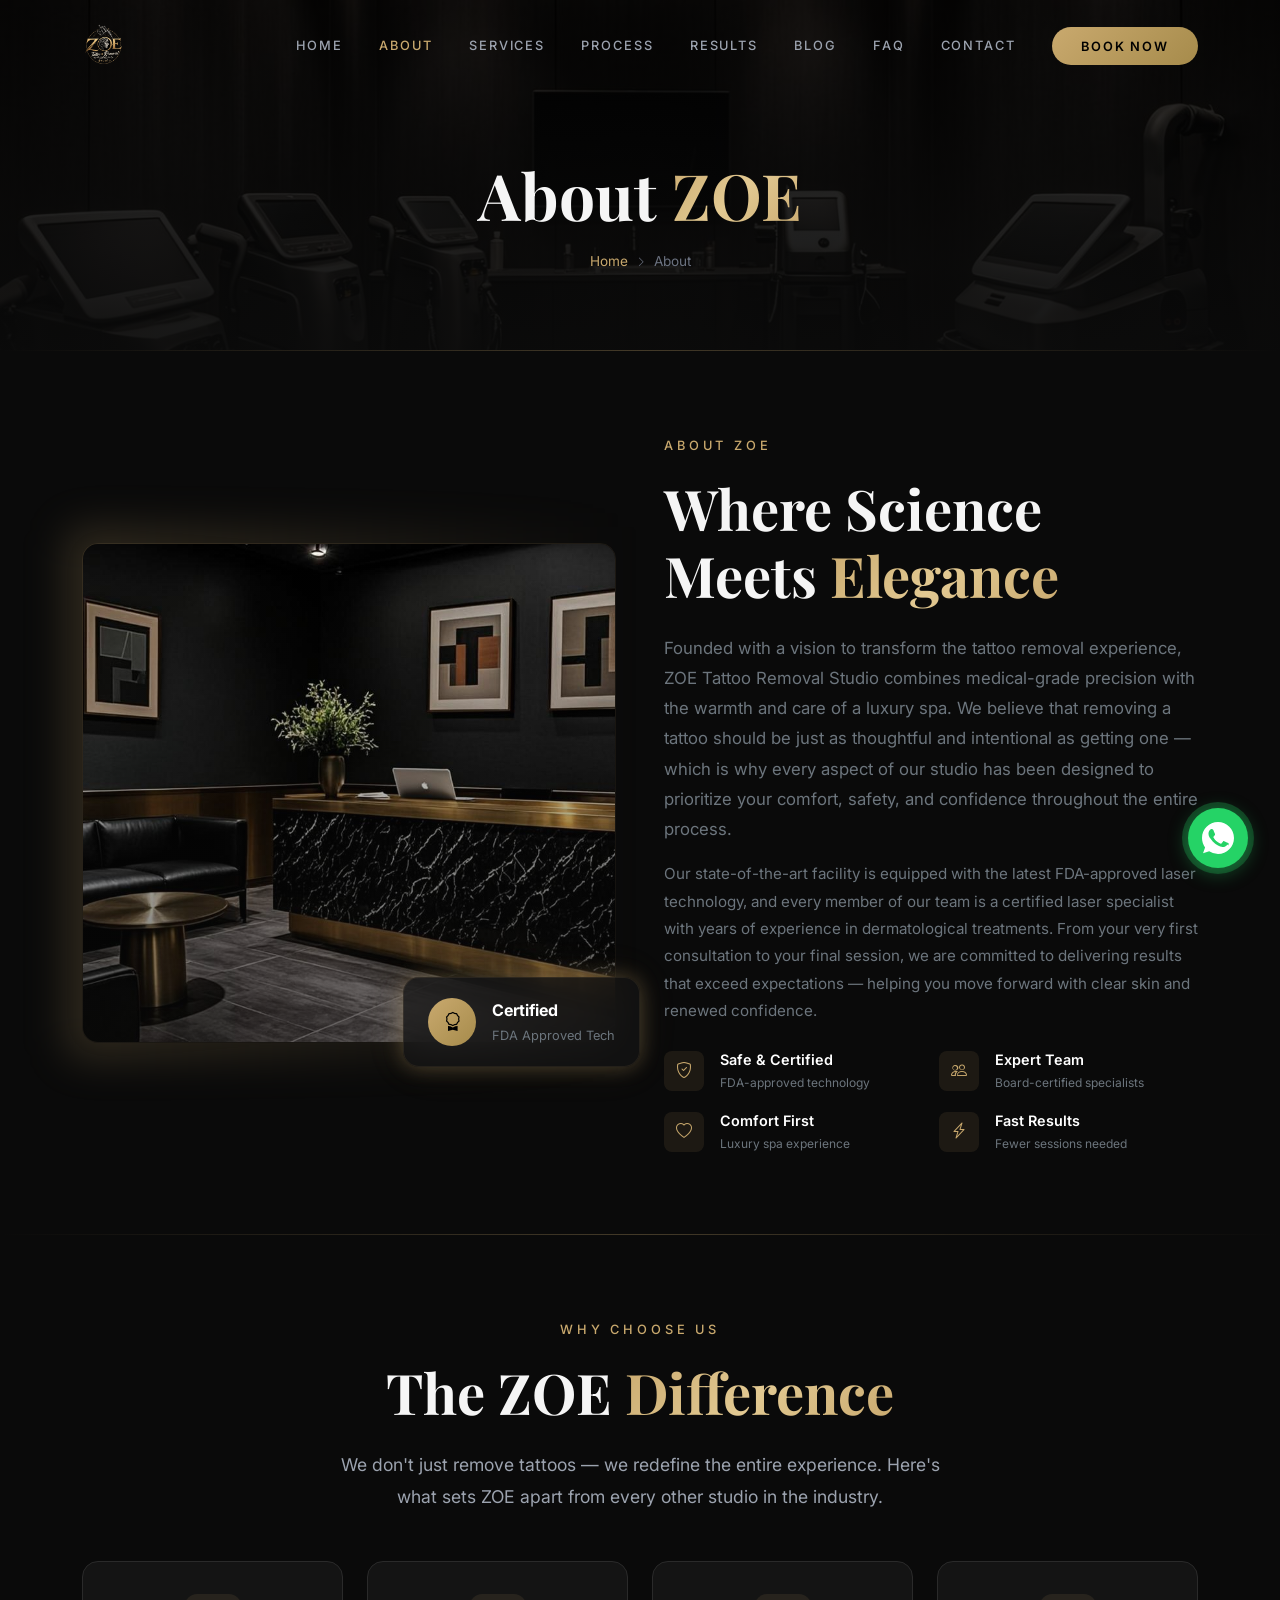
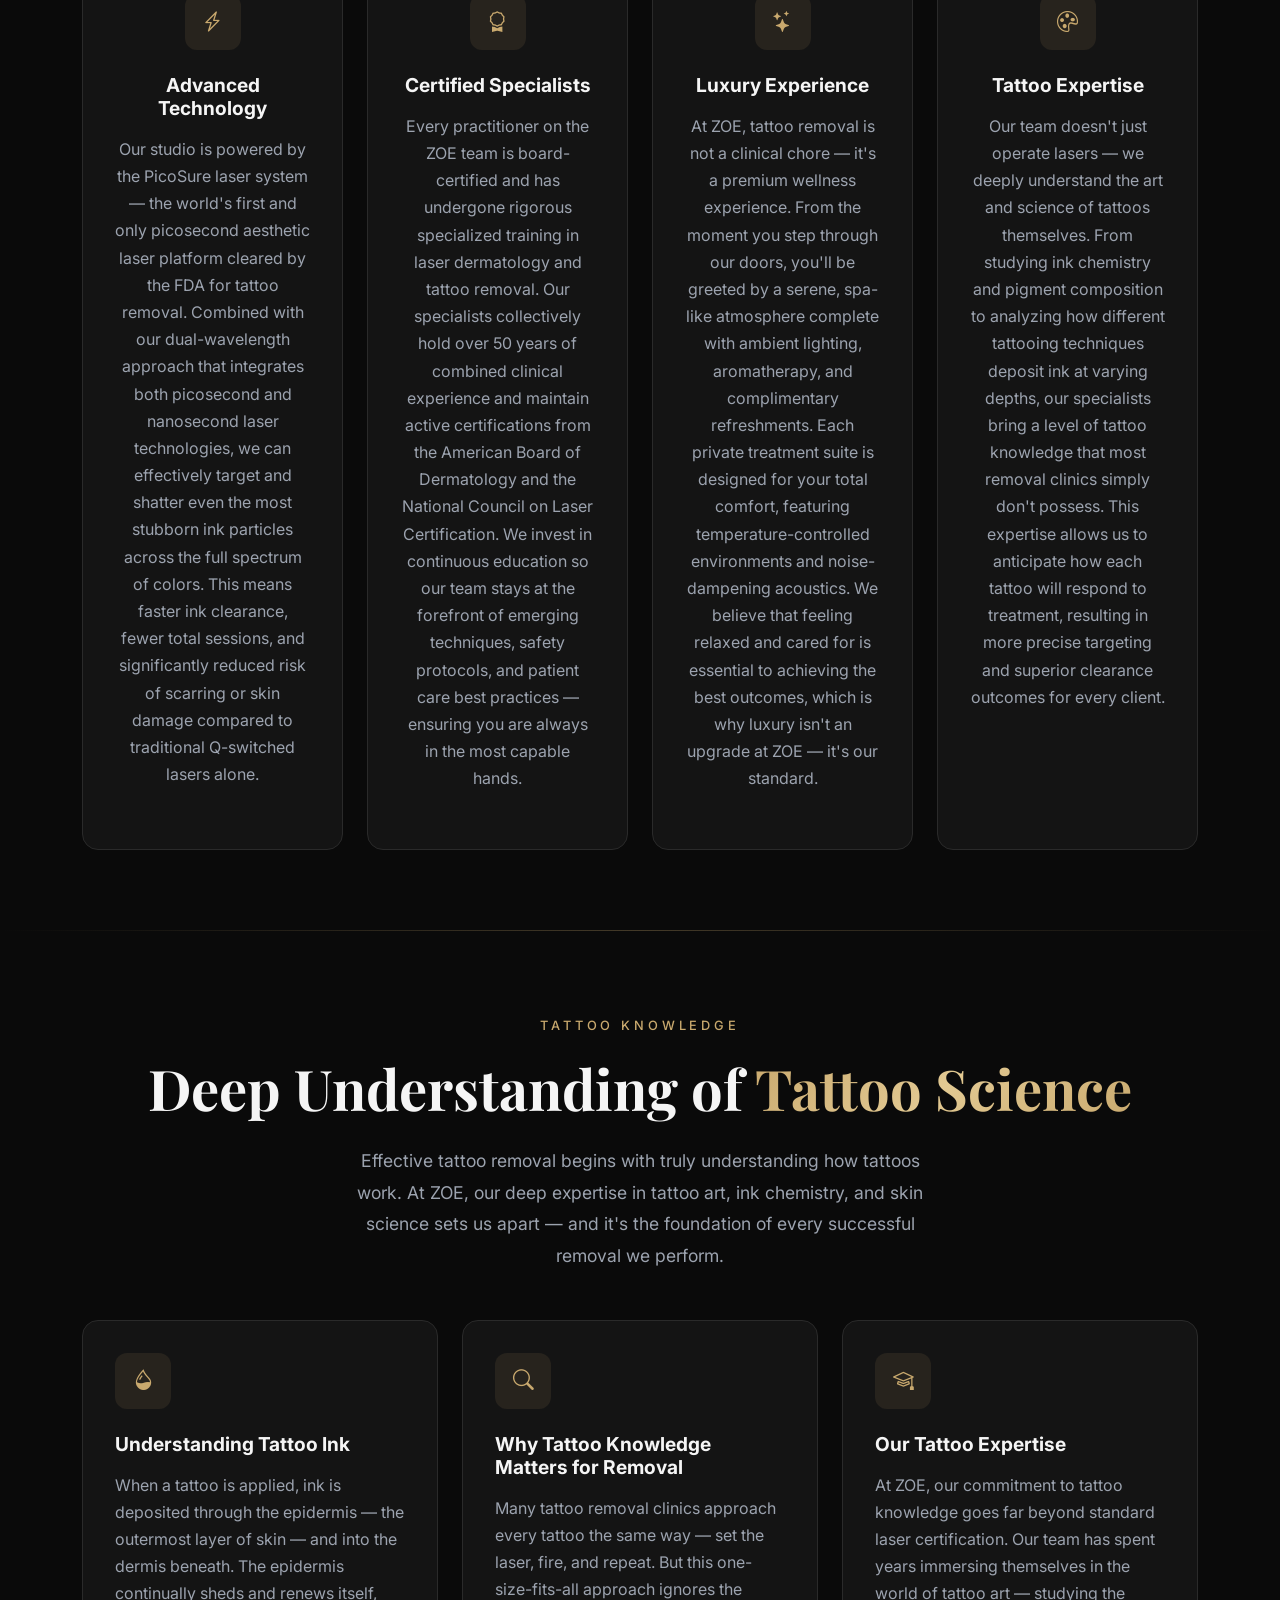
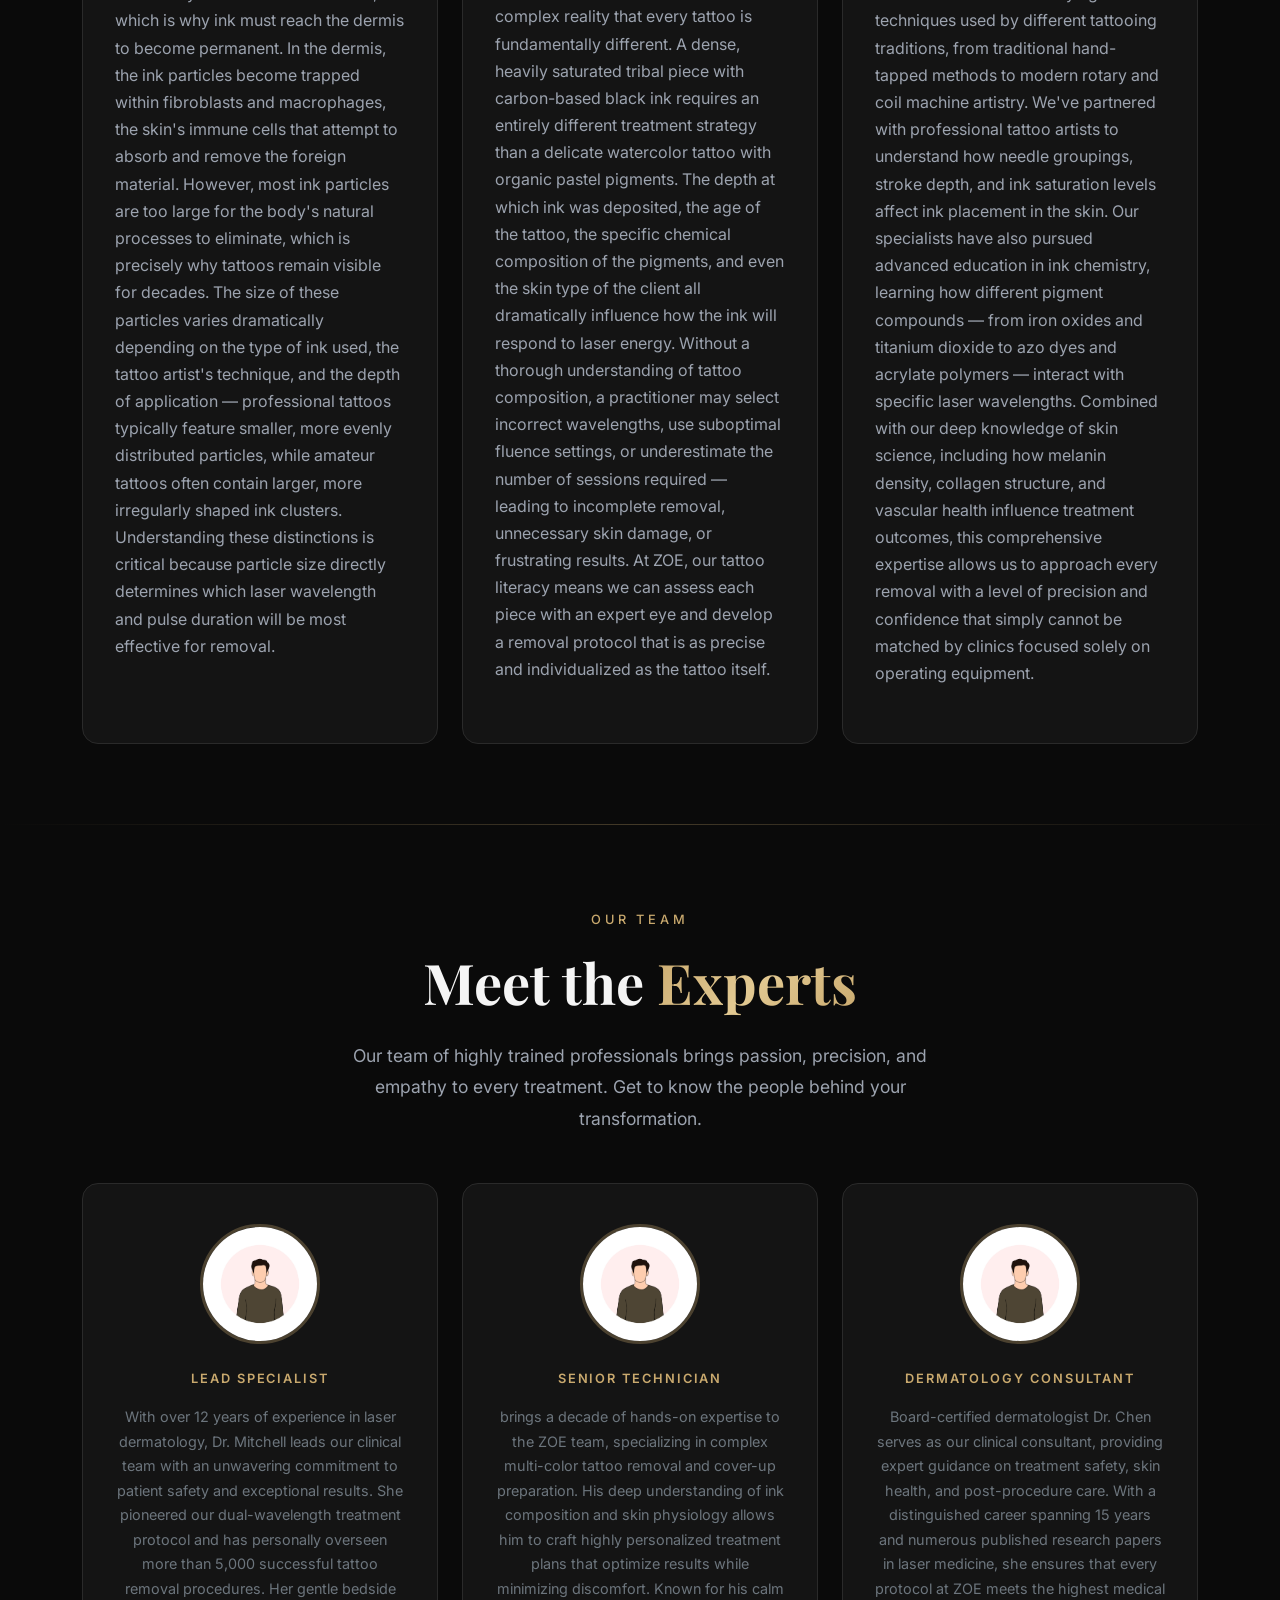
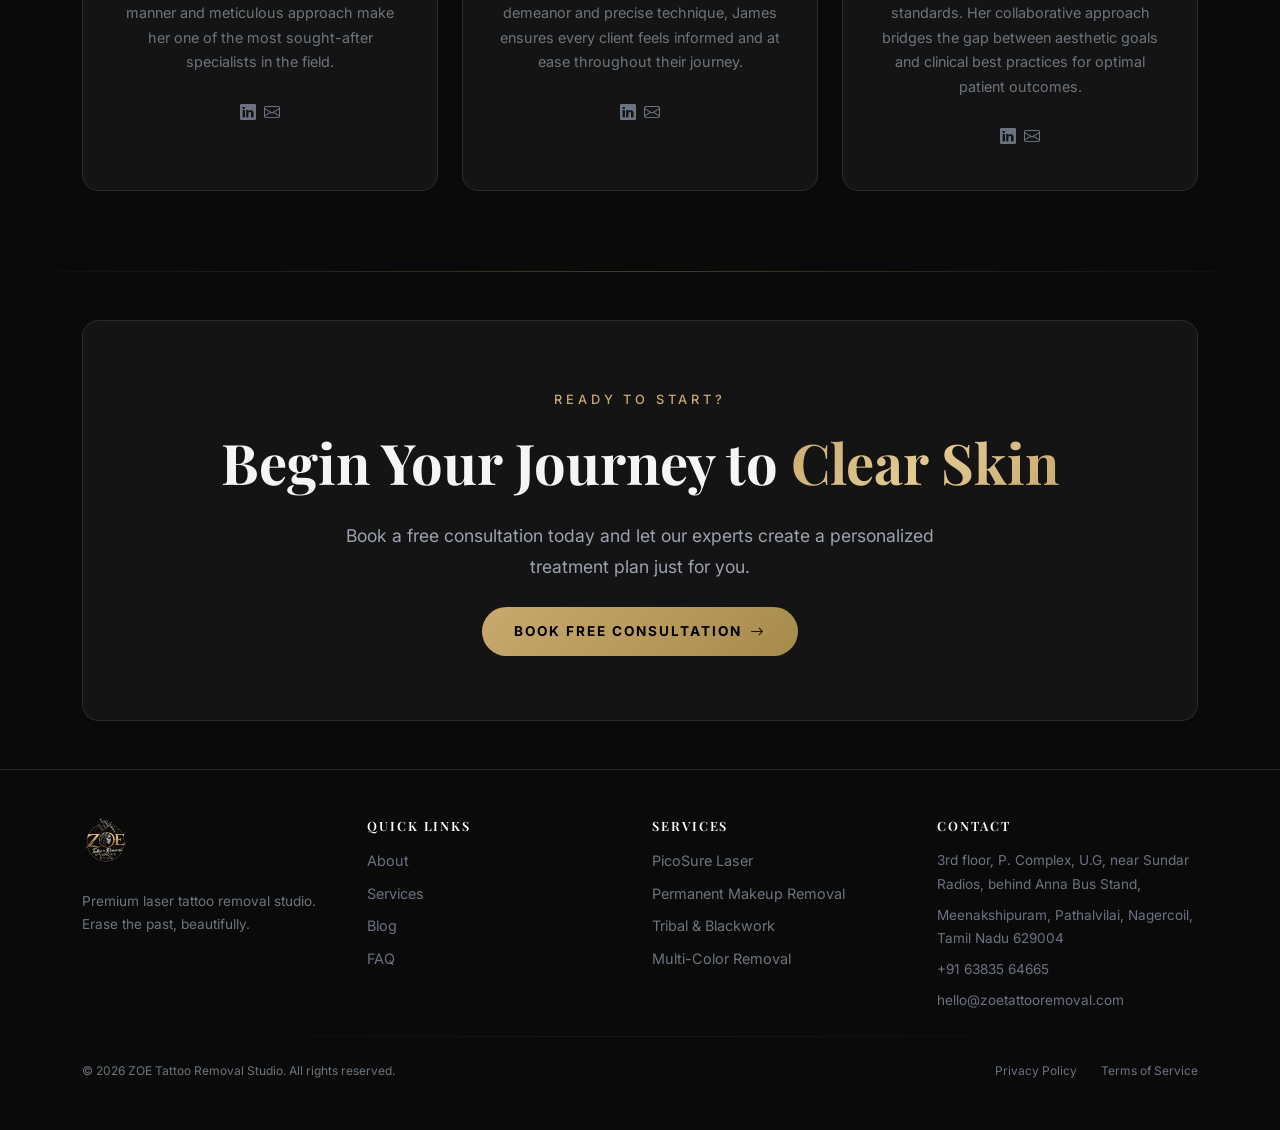
==== about.html @ 63d67d37 "Initial website upload" ====
<!DOCTYPE html>
<html lang="en">
<head>
  <meta charset="UTF-8">
  <meta name="viewport" content="width=device-width, initial-scale=1.0">
  <title>About ZOE Tattoo Removal Studio | Our Story & Team</title>
  <meta name="description" content="Learn about ZOE Tattoo Removal Studio — where science meets elegance. Discover our story, our certified specialists, and why thousands trust us with their tattoo removal journey.">

  <!-- Google Fonts -->
  <link rel="preconnect" href="https://fonts.googleapis.com">
  <link rel="preconnect" href="https://fonts.gstatic.com" crossorigin>
  <link href="https://fonts.googleapis.com/css2?family=Inter:wght@300;400;500;600;700&family=Playfair+Display:wght@400;600;700;800&display=swap" rel="stylesheet">

  <!-- Bootstrap 5 CSS -->
  <link href="https://cdn.jsdelivr.net/npm/bootstrap@5.3.3/dist/css/bootstrap.min.css" rel="stylesheet">

  <!-- Bootstrap Icons -->
  <link href="https://cdn.jsdelivr.net/npm/bootstrap-icons@1.11.3/font/bootstrap-icons.min.css" rel="stylesheet">

  <!-- Custom CSS -->
  <link rel="stylesheet" href="css/style.css">
</head>
<body>

  <!-- ========== NAVBAR ========== -->
  <nav class="navbar navbar-expand-lg navbar-dark fixed-top navbar-zoe scrolled">
    <div class="container">
      <a class="navbar-brand" href="index.html">
        <img src="images\Zoe logo png.png" alt="ZOE Tattoo Removal Studio" class="brand-logo-img">
      </a>
      <button class="navbar-toggler" type="button" data-bs-toggle="collapse" data-bs-target="#navbarNav" aria-controls="navbarNav" aria-expanded="false" aria-label="Toggle navigation">
        <i class="bi bi-list"></i>
      </button>
      <div class="collapse navbar-collapse" id="navbarNav">
        <ul class="navbar-nav ms-auto align-items-center gap-1">
          <li class="nav-item"><a class="nav-link" href="index.html">Home</a></li>
          <li class="nav-item"><a class="nav-link active" href="about.html">About</a></li>
          <li class="nav-item"><a class="nav-link" href="services.html">Services</a></li>
          <li class="nav-item"><a class="nav-link" href="process.html">Process</a></li>
          <li class="nav-item"><a class="nav-link" href="results.html">Results</a></li>
          <li class="nav-item"><a class="nav-link" href="blogs.html">Blog</a></li>
          <li class="nav-item"><a class="nav-link" href="faq.html">FAQ</a></li>
          <li class="nav-item"><a class="nav-link" href="contact.html">Contact</a></li>
          <li class="nav-item ms-lg-3">
            <a class="btn btn-book" href="contact.html">Book Now</a>
          </li>
        </ul>
      </div>
    </div>
  </nav>

  <!-- ========== PAGE BANNER ========== -->
  <section class="page-banner">
    <div class="page-banner-bg"></div>
    <div class="page-banner-overlay"></div>
    <div class="page-banner-content fade-in-up">
      <h1 class="page-banner-title">About <span class="gold-gradient-text">ZOE</span></h1>
      <div class="page-banner-breadcrumb">
        <a href="index.html">Home</a>
        <span><i class="bi bi-chevron-right" style="font-size:0.65rem;"></i></span>
        <span>About</span>
      </div>
    </div>
  </section>

  <!-- ========== ABOUT SECTION ========== -->
  <hr class="section-divider">
  <section class="py-5" style="padding-top:5rem!important; padding-bottom:5rem!important;">
    <div class="container">
      <div class="row align-items-center g-5">
        <!-- Left: Image -->
        <div class="col-lg-6 fade-in-up">
          <div class="about-img-wrapper">
            <img src="images/about-studio.png" alt="ZOE Studio Interior — Where Science Meets Elegance">
            <div class="about-img-overlay"></div>
            <div class="about-badge d-flex align-items-center gap-3">
              <div class="brand-logo" style="width:48px;height:48px;font-size:1.2rem;">
                <i class="bi bi-award"></i>
              </div>
              <div>
                <div class="text-white fw-bold" style="font-size:1rem;">Certified</div>
                <div class="text-secondary" style="font-size:0.8rem;">FDA Approved Tech</div>
              </div>
            </div>
          </div>
        </div>
        <!-- Right: Content -->
        <div class="col-lg-6 fade-in-up">
          <span class="section-label">About ZOE</span>
          <h2 class="section-title">Where Science Meets <span class="gold-gradient-text">Elegance</span></h2>
          <p class="text-secondary mb-3" style="font-size:1.05rem; line-height:1.8;">
            Founded with a vision to transform the tattoo removal experience, ZOE Tattoo Removal Studio combines medical-grade precision with the warmth and care of a luxury spa. We believe that removing a tattoo should be just as thoughtful and intentional as getting one — which is why every aspect of our studio has been designed to prioritize your comfort, safety, and confidence throughout the entire process.
          </p>
          <p class="text-secondary mb-4" style="font-size:0.95rem; line-height:1.8;">
            Our state-of-the-art facility is equipped with the latest FDA-approved laser technology, and every member of our team is a certified laser specialist with years of experience in dermatological treatments. From your very first consultation to your final session, we are committed to delivering results that exceed expectations — helping you move forward with clear skin and renewed confidence.
          </p>

          <!-- 2x2 Feature Grid -->
          <div class="row g-3">
            <div class="col-6">
              <div class="d-flex align-items-center gap-3">
                <div class="about-feature-icon">
                  <i class="bi bi-shield-check"></i>
                </div>
                <div>
                  <div class="text-white fw-semibold" style="font-size:0.9rem;">Safe & Certified</div>
                  <div class="text-secondary" style="font-size:0.75rem;">FDA-approved technology</div>
                </div>
              </div>
            </div>
            <div class="col-6">
              <div class="d-flex align-items-center gap-3">
                <div class="about-feature-icon">
                  <i class="bi bi-people"></i>
                </div>
                <div>
                  <div class="text-white fw-semibold" style="font-size:0.9rem;">Expert Team</div>
                  <div class="text-secondary" style="font-size:0.75rem;">Board-certified specialists</div>
                </div>
              </div>
            </div>
            <div class="col-6">
              <div class="d-flex align-items-center gap-3">
                <div class="about-feature-icon">
                  <i class="bi bi-heart"></i>
                </div>
                <div>
                  <div class="text-white fw-semibold" style="font-size:0.9rem;">Comfort First</div>
                  <div class="text-secondary" style="font-size:0.75rem;">Luxury spa experience</div>
                </div>
              </div>
            </div>
            <div class="col-6">
              <div class="d-flex align-items-center gap-3">
                <div class="about-feature-icon">
                  <i class="bi bi-lightning-charge"></i>
                </div>
                <div>
                  <div class="text-white fw-semibold" style="font-size:0.9rem;">Fast Results</div>
                  <div class="text-secondary" style="font-size:0.75rem;">Fewer sessions needed</div>
                </div>
              </div>
            </div>
          </div>
        </div>
      </div>
    </div>
  </section>

  <!-- ========== WHY CHOOSE ZOE ========== -->
  <hr class="section-divider">
  <section class="py-5" style="padding-top:5rem!important; padding-bottom:5rem!important;">
    <div class="container">
      <div class="text-center mb-5 fade-in-up">
        <span class="section-label">Why Choose Us</span>
        <h2 class="section-title">The ZOE <span class="gold-gradient-text">Difference</span></h2>
        <p class="section-subtitle">We don't just remove tattoos — we redefine the entire experience. Here's what sets ZOE apart from every other studio in the industry.</p>
      </div>
      <div class="row g-4">
        <!-- Card 1: Advanced Technology -->
        <div class="col-md-6 col-lg-3 fade-in-up">
          <div class="service-card text-center h-100">
            <div class="service-card-icon mx-auto">
              <i class="bi bi-lightning-charge" style="font-size:1.3rem;"></i>
            </div>
            <h3>Advanced Technology</h3>
            <p>Our studio is powered by the PicoSure laser system — the world's first and only picosecond aesthetic laser platform cleared by the FDA for tattoo removal. Combined with our dual-wavelength approach that integrates both picosecond and nanosecond laser technologies, we can effectively target and shatter even the most stubborn ink particles across the full spectrum of colors. This means faster ink clearance, fewer total sessions, and significantly reduced risk of scarring or skin damage compared to traditional Q-switched lasers alone.</p>
          </div>
        </div>
        <!-- Card 2: Certified Specialists -->
        <div class="col-md-6 col-lg-3 fade-in-up">
          <div class="service-card text-center h-100">
            <div class="service-card-icon mx-auto">
              <i class="bi bi-award" style="font-size:1.3rem;"></i>
            </div>
            <h3>Certified Specialists</h3>
            <p>Every practitioner on the ZOE team is board-certified and has undergone rigorous specialized training in laser dermatology and tattoo removal. Our specialists collectively hold over 50 years of combined clinical experience and maintain active certifications from the American Board of Dermatology and the National Council on Laser Certification. We invest in continuous education so our team stays at the forefront of emerging techniques, safety protocols, and patient care best practices — ensuring you are always in the most capable hands.</p>
          </div>
        </div>
        <!-- Card 3: Luxury Experience -->
        <div class="col-md-6 col-lg-3 fade-in-up">
          <div class="service-card text-center h-100">
            <div class="service-card-icon mx-auto">
              <i class="bi bi-stars" style="font-size:1.3rem;"></i>
            </div>
            <h3>Luxury Experience</h3>
            <p>At ZOE, tattoo removal is not a clinical chore — it's a premium wellness experience. From the moment you step through our doors, you'll be greeted by a serene, spa-like atmosphere complete with ambient lighting, aromatherapy, and complimentary refreshments. Each private treatment suite is designed for your total comfort, featuring temperature-controlled environments and noise-dampening acoustics. We believe that feeling relaxed and cared for is essential to achieving the best outcomes, which is why luxury isn't an upgrade at ZOE — it's our standard.</p>
          </div>
        </div>
        <!-- Card 4: Tattoo Expertise -->
        <div class="col-md-6 col-lg-3 fade-in-up">
          <div class="service-card text-center h-100">
            <div class="service-card-icon mx-auto">
              <i class="bi bi-palette" style="font-size:1.3rem;"></i>
            </div>
            <h3>Tattoo Expertise</h3>
            <p>Our team doesn't just operate lasers — we deeply understand the art and science of tattoos themselves. From studying ink chemistry and pigment composition to analyzing how different tattooing techniques deposit ink at varying depths, our specialists bring a level of tattoo knowledge that most removal clinics simply don't possess. This expertise allows us to anticipate how each tattoo will respond to treatment, resulting in more precise targeting and superior clearance outcomes for every client.</p>
          </div>
        </div>
      </div>
    </div>
  </section>

  <!-- ========== TATTOO KNOWLEDGE SECTION ========== -->
  <hr class="section-divider">
  <section class="py-5" style="padding-top:5rem!important; padding-bottom:5rem!important;">
    <div class="container">
      <div class="text-center mb-5 fade-in-up">
        <span class="section-label">Tattoo Knowledge</span>
        <h2 class="section-title">Deep Understanding of <span class="gold-gradient-text">Tattoo Science</span></h2>
        <p class="section-subtitle">Effective tattoo removal begins with truly understanding how tattoos work. At ZOE, our deep expertise in tattoo art, ink chemistry, and skin science sets us apart — and it's the foundation of every successful removal we perform.</p>
      </div>
      <div class="row g-4">
        <!-- Card 1: Understanding Tattoo Ink -->
        <div class="col-md-6 col-lg-4 fade-in-up">
          <div class="service-card h-100" style="text-align:left;">
            <div class="service-card-icon">
              <i class="bi bi-droplet-half" style="font-size:1.3rem;"></i>
            </div>
            <h3>Understanding Tattoo Ink</h3>
            <p>When a tattoo is applied, ink is deposited through the epidermis — the outermost layer of skin — and into the dermis beneath. The epidermis continually sheds and renews itself, which is why ink must reach the dermis to become permanent. In the dermis, the ink particles become trapped within fibroblasts and macrophages, the skin's immune cells that attempt to absorb and remove the foreign material. However, most ink particles are too large for the body's natural processes to eliminate, which is precisely why tattoos remain visible for decades. The size of these particles varies dramatically depending on the type of ink used, the tattoo artist's technique, and the depth of application — professional tattoos typically feature smaller, more evenly distributed particles, while amateur tattoos often contain larger, more irregularly shaped ink clusters. Understanding these distinctions is critical because particle size directly determines which laser wavelength and pulse duration will be most effective for removal.</p>
          </div>
        </div>
        <!-- Card 2: Why Tattoo Knowledge Matters for Removal -->
        <div class="col-md-6 col-lg-4 fade-in-up">
          <div class="service-card h-100" style="text-align:left;">
            <div class="service-card-icon">
              <i class="bi bi-search" style="font-size:1.3rem;"></i>
            </div>
            <h3>Why Tattoo Knowledge Matters for Removal</h3>
            <p>Many tattoo removal clinics approach every tattoo the same way — set the laser, fire, and repeat. But this one-size-fits-all approach ignores the complex reality that every tattoo is fundamentally different. A dense, heavily saturated tribal piece with carbon-based black ink requires an entirely different treatment strategy than a delicate watercolor tattoo with organic pastel pigments. The depth at which ink was deposited, the age of the tattoo, the specific chemical composition of the pigments, and even the skin type of the client all dramatically influence how the ink will respond to laser energy. Without a thorough understanding of tattoo composition, a practitioner may select incorrect wavelengths, use suboptimal fluence settings, or underestimate the number of sessions required — leading to incomplete removal, unnecessary skin damage, or frustrating results. At ZOE, our tattoo literacy means we can assess each piece with an expert eye and develop a removal protocol that is as precise and individualized as the tattoo itself.</p>
          </div>
        </div>
        <!-- Card 3: Our Tattoo Expertise -->
        <div class="col-md-6 col-lg-4 fade-in-up">
          <div class="service-card h-100" style="text-align:left;">
            <div class="service-card-icon">
              <i class="bi bi-mortarboard" style="font-size:1.3rem;"></i>
            </div>
            <h3>Our Tattoo Expertise</h3>
            <p>At ZOE, our commitment to tattoo knowledge goes far beyond standard laser certification. Our team has spent years immersing themselves in the world of tattoo art — studying the techniques used by different tattooing traditions, from traditional hand-tapped methods to modern rotary and coil machine artistry. We've partnered with professional tattoo artists to understand how needle groupings, stroke depth, and ink saturation levels affect ink placement in the skin. Our specialists have also pursued advanced education in ink chemistry, learning how different pigment compounds — from iron oxides and titanium dioxide to azo dyes and acrylate polymers — interact with specific laser wavelengths. Combined with our deep knowledge of skin science, including how melanin density, collagen structure, and vascular health influence treatment outcomes, this comprehensive expertise allows us to approach every removal with a level of precision and confidence that simply cannot be matched by clinics focused solely on operating equipment.</p>
          </div>
        </div>
      </div>
    </div>
  </section>

  <!-- ========== TEAM SECTION ========== -->
  <hr class="section-divider">
  <section class="py-5" style="padding-top:5rem!important; padding-bottom:5rem!important;">
    <div class="container">
      <div class="text-center mb-5 fade-in-up">
        <span class="section-label">Our Team</span>
        <h2 class="section-title">Meet the <span class="gold-gradient-text">Experts</span></h2>
        <p class="section-subtitle">Our team of highly trained professionals brings passion, precision, and empathy to every treatment. Get to know the people behind your transformation.</p>
      </div>
      <div class="row g-4 justify-content-center">
        <!-- Team Member 1 -->
        <div class="col-md-4 fade-in-up">
          <div class="service-card text-center h-100" style="padding:2.5rem 2rem;">
            <div class="mb-4">
              <img src="images\profile.png" alt="Dr. Sarah Mitchell" style="width:120px; height:120px; border-radius:50%; object-fit:cover; border:3px solid rgba(201,169,110,0.3);">
            </div>
            <h3 style="font-size:1.15rem; margin-bottom:0.3rem;"></h3>
            <p class="text-gold mb-3" style="font-size:0.8rem; letter-spacing:0.15em; text-transform:uppercase; font-weight:600;">Lead Specialist</p>
            <p class="text-secondary" style="font-size:0.9rem; line-height:1.7;">With over 12 years of experience in laser dermatology, Dr. Mitchell leads our clinical team with an unwavering commitment to patient safety and exceptional results. She pioneered our dual-wavelength treatment protocol and has personally overseen more than 5,000 successful tattoo removal procedures. Her gentle bedside manner and meticulous approach make her one of the most sought-after specialists in the field.</p>
            <div class="d-flex justify-content-center gap-2 mt-3">
              <a href="#" style="color:var(--text-muted); font-size:1rem; transition:color 0.3s ease;" onmouseover="this.style.color='#C9A96E'" onmouseout="this.style.color='var(--text-muted)'"><i class="bi bi-linkedin"></i></a>
              <a href="#" style="color:var(--text-muted); font-size:1rem; transition:color 0.3s ease;" onmouseover="this.style.color='#C9A96E'" onmouseout="this.style.color='var(--text-muted)'"><i class="bi bi-envelope"></i></a>
            </div>
          </div>
        </div>
        <!-- Team Member 2 -->
        <div class="col-md-4 fade-in-up">
          <div class="service-card text-center h-100" style="padding:2.5rem 2rem;">
            <div class="mb-4">
              <img src="images\profile.png" alt="James Rodriguez" style="width:120px; height:120px; border-radius:50%; object-fit:cover; border:3px solid rgba(201,169,110,0.3);">
            </div>
            <h3 style="font-size:1.15rem; margin-bottom:0.3rem;"></h3>
            <p class="text-gold mb-3" style="font-size:0.8rem; letter-spacing:0.15em; text-transform:uppercase; font-weight:600;">Senior Technician</p>
            <p class="text-secondary" style="font-size:0.9rem; line-height:1.7;"> brings a decade of hands-on expertise to the ZOE team, specializing in complex multi-color tattoo removal and cover-up preparation. His deep understanding of ink composition and skin physiology allows him to craft highly personalized treatment plans that optimize results while minimizing discomfort. Known for his calm demeanor and precise technique, James ensures every client feels informed and at ease throughout their journey.</p>
            <div class="d-flex justify-content-center gap-2 mt-3">
              <a href="#" style="color:var(--text-muted); font-size:1rem; transition:color 0.3s ease;" onmouseover="this.style.color='#C9A96E'" onmouseout="this.style.color='var(--text-muted)'"><i class="bi bi-linkedin"></i></a>
              <a href="#" style="color:var(--text-muted); font-size:1rem; transition:color 0.3s ease;" onmouseover="this.style.color='#C9A96E'" onmouseout="this.style.color='var(--text-muted)'"><i class="bi bi-envelope"></i></a>
            </div>
          </div>
        </div>
        <!-- Team Member 3 -->
        <div class="col-md-4 fade-in-up">
          <div class="service-card text-center h-100" style="padding:2.5rem 2rem;">
            <div class="mb-4">
              <img src="images\profile.png" alt="Dr. Emily Chen" style="width:120px; height:120px; border-radius:50%; object-fit:cover; border:3px solid rgba(201,169,110,0.3);">
            </div>
            <h3 style="font-size:1.15rem; margin-bottom:0.3rem;"></h3>
            <p class="text-gold mb-3" style="font-size:0.8rem; letter-spacing:0.15em; text-transform:uppercase; font-weight:600;">Dermatology Consultant</p>
            <p class="text-secondary" style="font-size:0.9rem; line-height:1.7;">Board-certified dermatologist Dr. Chen serves as our clinical consultant, providing expert guidance on treatment safety, skin health, and post-procedure care. With a distinguished career spanning 15 years and numerous published research papers in laser medicine, she ensures that every protocol at ZOE meets the highest medical standards. Her collaborative approach bridges the gap between aesthetic goals and clinical best practices for optimal patient outcomes.</p>
            <div class="d-flex justify-content-center gap-2 mt-3">
              <a href="#" style="color:var(--text-muted); font-size:1rem; transition:color 0.3s ease;" onmouseover="this.style.color='#C9A96E'" onmouseout="this.style.color='var(--text-muted)'"><i class="bi bi-linkedin"></i></a>
              <a href="#" style="color:var(--text-muted); font-size:1rem; transition:color 0.3s ease;" onmouseover="this.style.color='#C9A96E'" onmouseout="this.style.color='var(--text-muted)'"><i class="bi bi-envelope"></i></a>
            </div>
          </div>
        </div>
      </div>
    </div>
  </section>

  <!-- ========== CTA SECTION ========== -->
  <hr class="section-divider">
  <section class="py-5" style="padding:5rem 0;">
    <div class="container">
      <div class="text-center fade-in-up" style="background: var(--dark-card); border: 1px solid var(--dark-border); border-radius: 1rem; padding: 4rem 2rem;">
        <span class="section-label">Ready to Start?</span>
        <h2 class="section-title mt-3">Begin Your Journey to <span class="gold-gradient-text">Clear Skin</span></h2>
        <p class="section-subtitle mx-auto mb-4">Book a free consultation today and let our experts create a personalized treatment plan just for you.</p>
        <a href="contact.html" class="btn btn-gold">Book Free Consultation <i class="bi bi-arrow-right"></i></a>
      </div>
    </div>
  </section>

  <!-- ========== WHATSAPP FLOAT ========== -->
  <a href="https://wa.me/916383564665?text=Hi%20ZOE%20Studio!%20I'd%20like%20to%20learn%20more%20about%20tattoo%20removal." class="whatsapp-float" target="_blank" rel="noopener noreferrer" aria-label="Chat on WhatsApp">
    <svg viewBox="0 0 32 32" xmlns="http://www.w3.org/2000/svg"><path d="M16.004 0h-.008C7.174 0 0 7.176 0 16.004c0 3.5 1.132 6.744 3.054 9.378L1.054 31.29l6.118-1.962A15.9 15.9 0 0016.004 32C24.826 32 32 24.826 32 16.004 32 7.176 24.826 0 16.004 0zm9.31 22.606c-.39 1.1-1.932 2.014-3.17 2.282-.846.18-1.95.324-5.67-1.218-4.762-1.97-7.826-6.81-8.064-7.126-.23-.316-1.928-2.568-1.928-4.896s1.22-3.474 1.654-3.95c.39-.432.876-.576 1.164-.576.316 0 .632.004.908.016.308.014.722-.118 1.128.86.432 1.04 1.47 3.594 1.598 3.852.128.258.216.558.044.9-.168.348-.252.564-.504.87-.252.3-.53.674-.756.904-.252.252-.514.524-.22 1.026.292.504 1.302 2.146 2.794 3.474 1.92 1.71 3.542 2.242 4.054 2.498.508.258.806.216 1.1-.132.3-.348 1.27-1.48 1.608-1.988.336-.508.672-.424 1.132-.254.46.168 2.924 1.38 3.424 1.632.504.258.836.384.964.576.126.192.126 1.114-.264 2.216z"/></svg>
  </a>
  <div class="whatsapp-tooltip">Chat with us on WhatsApp</div>

  <!-- ========== FOOTER ========== -->
  <footer class="footer">
    <div class="container py-5">
      <div class="row g-4">
        <div class="col-lg-3 mb-3">
          <div class="d-flex align-items-center gap-3 mb-3">
            <img src="images\Zoe logo png.png" alt="ZOE Tattoo Removal Studio" class="footer-logo-img">
          </div>
          <p class="text-secondary" style="font-size:0.85rem; line-height:1.7;">Premium laser tattoo removal studio. Erase the past, beautifully.</p>
        </div>
        <div class="col-6 col-lg-3">
          <h6 class="text-white fw-semibold mb-3" style="font-size:0.8rem; letter-spacing:0.15em; text-transform:uppercase;">Quick Links</h6>
          <div class="d-flex flex-column gap-2">
            <a href="about.html">About</a>
            <a href="services.html">Services</a>
            <a href="blogs.html">Blog</a>
            <a href="faq.html">FAQ</a>
          </div>
        </div>
        <div class="col-6 col-lg-3">
          <h6 class="text-white fw-semibold mb-3" style="font-size:0.8rem; letter-spacing:0.15em; text-transform:uppercase;">Services</h6>
          <div class="d-flex flex-column gap-2">
            <span class="text-secondary" style="font-size:0.9rem;">PicoSure Laser</span>
            <span class="text-secondary" style="font-size:0.9rem;">Permanent Makeup Removal</span>
            <span class="text-secondary" style="font-size:0.9rem;">Tribal & Blackwork</span>
            <span class="text-secondary" style="font-size:0.9rem;">Multi-Color Removal</span>
          </div>
        </div>
        <div class="col-lg-3">
          <h6 class="text-white fw-semibold mb-3" style="font-size:0.8rem; letter-spacing:0.15em; text-transform:uppercase;">Contact</h6>
          <div class="d-flex flex-column gap-2" style="font-size:0.85rem; color:var(--text-muted);">
            <span>3rd floor, P. Complex, U.G, near Sundar Radios, behind Anna Bus Stand,</span>
            <span> Meenakshipuram, Pathalvilai, Nagercoil, Tamil Nadu 629004</span>
            <span>+91 63835 64665</span>
            <span>hello@zoetattooremoval.com</span>
          </div>
        </div>
      </div>
      <hr class="footer-divider my-4">
      <div class="d-flex flex-column flex-sm-row justify-content-between align-items-center gap-3">
        <p class="text-secondary mb-0" style="font-size:0.75rem;">&copy; 2026 ZOE Tattoo Removal Studio. All rights reserved.</p>
        <div class="d-flex gap-4">
          <a href="#" style="font-size:0.75rem;">Privacy Policy</a>
          <a href="#" style="font-size:0.75rem;">Terms of Service</a>
        </div>
      </div>
    </div>
  </footer>

  <!-- Bootstrap 5 JS -->
  <script src="https://cdn.jsdelivr.net/npm/bootstrap@5.3.3/dist/js/bootstrap.bundle.min.js"></script>
  <!-- Custom JS -->
  <script src="js/main.js"></script>
</body>
</html>
---- css/style.css ----
/* ============================================
   ZOE Tattoo Removal Studio — Custom Styles
   Dark Luxury Theme with Gold Accents
   ============================================ */

/* ---------- CSS Variables ---------- */
:root {
  --gold: #C9A96E;
  --gold-light: #E2C992;
  --gold-dark: #A68B4B;
  --dark: #0A0A0A;
  --dark-card: #141414;
  --dark-border: #2A2A2A;
  --dark-muted: #1A1A1A;
  --text-primary: #F5F5F5;
  --text-secondary: #9CA3AF;
  --text-muted: #6B7280;
  --font-heading: 'Playfair Display', serif;
  --font-body: 'Inter', sans-serif;
}

/* ---------- Base Resets ---------- */
* {
  margin: 0;
  padding: 0;
  box-sizing: border-box;
}

html {
  scroll-behavior: smooth;
}

body {
  font-family: var(--font-body);
  background-color: var(--dark);
  color: var(--text-primary);
  overflow-x: hidden;
  line-height: 1.7;
}

h1, h2, h3, h4, h5, h6 {
  font-family: var(--font-heading);
  font-weight: 700;
}

a {
  text-decoration: none;
  transition: all 0.3s ease;
}

img {
  max-width: 100%;
  height: auto;
}

/* ---------- Custom Scrollbar ---------- */
::-webkit-scrollbar {
  width: 8px;
}
::-webkit-scrollbar-track {
  background: var(--dark);
}
::-webkit-scrollbar-thumb {
  background: var(--dark-border);
  border-radius: 4px;
}
::-webkit-scrollbar-thumb:hover {
  background: var(--gold);
}

/* ---------- Gold Gradient Text ---------- */
.gold-gradient-text {
  background: linear-gradient(135deg, #C9A96E 0%, #E2C992 50%, #C9A96E 100%);
  -webkit-background-clip: text;
  -webkit-text-fill-color: transparent;
  background-clip: text;
}

/* ---------- Gold Shimmer Animation ---------- */
@keyframes shimmer {
  0% { background-position: -200% center; }
  100% { background-position: 200% center; }
}
.gold-shimmer {
  background: linear-gradient(90deg, #C9A96E 0%, #E2C992 25%, #C9A96E 50%, #E2C992 75%, #C9A96E 100%);
  background-size: 200% auto;
  -webkit-background-clip: text;
  -webkit-text-fill-color: transparent;
  background-clip: text;
  animation: shimmer 4s linear infinite;
}

/* ---------- Glow Effects ---------- */
.gold-glow {
  box-shadow: 0 0 20px rgba(201, 169, 110, 0.3), 0 0 40px rgba(201, 169, 110, 0.1);
}

/* ---------- Float Animation ---------- */
@keyframes float {
  0%, 100% { transform: translateY(0px); }
  50% { transform: translateY(-10px); }
}
.float-animation {
  animation: float 3s ease-in-out infinite;
}

/* ---------- Bounce Down Animation ---------- */
@keyframes bounceDown {
  0%, 100% { transform: translateY(0); }
  50% { transform: translateY(10px); }
}
.bounce-down {
  animation: bounceDown 2s ease-in-out infinite;
}

/* ---------- Fade In Up Animation ---------- */
@keyframes fadeInUp {
  from { opacity: 0; transform: translateY(40px); }
  to { opacity: 1; transform: translateY(0); }
}
.fade-in-up {
  opacity: 0;
  transform: translateY(40px);
  transition: opacity 0.7s ease-out, transform 0.7s ease-out;
}
.fade-in-up.visible {
  opacity: 1;
  transform: translateY(0);
}

/* ---------- Glass Morphism ---------- */
.glass {
  background: rgba(20, 20, 20, 0.7);
  backdrop-filter: blur(20px);
  -webkit-backdrop-filter: blur(20px);
  border: 1px solid rgba(201, 169, 110, 0.1);
}

/* ---------- Section Divider ---------- */
.section-divider {
  height: 1px;
  background: linear-gradient(90deg, transparent, var(--gold), transparent);
  border: none;
  margin: 0;
  opacity: 0.3;
}

/* ============================================
   NAVBAR
   ============================================ */
.navbar-zoe {
  padding: 1.2rem 0;
  transition: all 0.5s ease;
  z-index: 1050;
}

.navbar-zoe.scrolled {
  padding: 0.7rem 0;
  background: rgba(10, 10, 10, 0.9) !important;
  backdrop-filter: blur(20px);
  -webkit-backdrop-filter: blur(20px);
  border-bottom: 1px solid rgba(201, 169, 110, 0.1);
  box-shadow: 0 4px 30px rgba(0, 0, 0, 0.3);
}

.navbar-zoe .navbar-brand {
  display: flex;
  align-items: center;
  gap: 0.75rem;
}

.navbar-zoe .brand-logo-img {
  height: 44px;
  width: auto;
  border-radius: 0.25rem;
  transition: transform 0.3s ease;
}

.navbar-zoe .navbar-brand:hover .brand-logo-img {
  transform: scale(1.05);
}

/* Used for in-content decorative icon badges */
.brand-logo {
  width: 40px;
  height: 40px;
  border-radius: 50%;
  background: linear-gradient(135deg, var(--gold), var(--gold-dark));
  display: flex;
  align-items: center;
  justify-content: center;
  color: #000;
  font-weight: 700;
  font-size: 1.1rem;
  transition: transform 0.3s ease;
  flex-shrink: 0;
}

.navbar-zoe .nav-link {
  color: #9CA3AF !important;
  font-size: 0.8rem;
  letter-spacing: 0.15em;
  text-transform: uppercase;
  font-weight: 500;
  padding: 0.5rem 1rem !important;
  transition: color 0.3s ease;
  font-family: var(--font-body);
}

.navbar-zoe .nav-link:hover,
.navbar-zoe .nav-link.active {
  color: var(--gold) !important;
}

.navbar-zoe .btn-book {
  background: linear-gradient(135deg, var(--gold), var(--gold-dark));
  color: #000 !important;
  font-weight: 600;
  font-size: 0.8rem;
  letter-spacing: 0.15em;
  text-transform: uppercase;
  border-radius: 50px;
  padding: 0.6rem 1.8rem;
  border: none;
  transition: all 0.3s ease;
}

.navbar-zoe .btn-book:hover {
  box-shadow: 0 0 20px rgba(201, 169, 110, 0.3);
  transform: scale(1.05);
  color: #000 !important;
}

.navbar-zoe .navbar-toggler {
  border: none;
  padding: 0;
  color: var(--gold);
  font-size: 1.5rem;
  line-height: 1;
}

.navbar-zoe .navbar-toggler:focus {
  box-shadow: none;
}

/* ============================================
   HERO SECTION
   ============================================ */
.hero-section {
  position: relative;
  min-height: 100vh;
  display: flex;
  align-items: center;
  justify-content: center;
  overflow: hidden;
}

.hero-bg {
  position: absolute;
  inset: 0;
  background: url('../images/hero-bg.png') center/cover no-repeat;
  transform: translateZ(0);
  will-change: transform;
}

.hero-overlay {
  position: absolute;
  inset: 0;
  background: linear-gradient(to bottom, rgba(0,0,0,0.7), rgba(0,0,0,0.6), #0A0A0A);
}

.hero-content {
  position: relative;
  z-index: 10;
  text-align: center;
  max-width: 900px;
  padding: 0 1.5rem;
}

.hero-badge {
  display: inline-flex;
  align-items: center;
  gap: 0.5rem;
  padding: 0.5rem 1.2rem;
  border: 1px solid rgba(201, 169, 110, 0.3);
  border-radius: 50px;
  background: rgba(201, 169, 110, 0.05);
  margin-bottom: 2rem;
}

.hero-badge span {
  color: var(--gold);
  font-size: 0.8rem;
  letter-spacing: 0.25em;
  text-transform: uppercase;
  font-weight: 500;
}

.hero-title {
  font-size: 3.5rem;
  line-height: 1.1;
  margin-bottom: 1.5rem;
}

@media (min-width: 576px) { .hero-title { font-size: 4.5rem; } }
@media (min-width: 768px) { .hero-title { font-size: 5.5rem; } }
@media (min-width: 992px) { .hero-title { font-size: 6rem; } }

.hero-subtitle {
  font-size: 1.1rem;
  color: var(--text-secondary);
  max-width: 600px;
  margin: 0 auto 2.5rem;
  line-height: 1.8;
}

@media (min-width: 768px) { .hero-subtitle { font-size: 1.25rem; } }

.hero-stats {
  margin-top: 3rem;
}

.hero-stat-value {
  font-size: 1.8rem;
  font-weight: 700;
  background: linear-gradient(135deg, var(--gold), var(--gold-light));
  -webkit-background-clip: text;
  -webkit-text-fill-color: transparent;
  background-clip: text;
}

.hero-stat-label {
  font-size: 0.7rem;
  color: var(--text-muted);
  text-transform: uppercase;
  letter-spacing: 0.2em;
  margin-top: 0.25rem;
}

/* Decorative blobs */
.hero-blob-left {
  position: absolute;
  top: 15%;
  left: 5%;
  width: 300px;
  height: 300px;
  background: rgba(201, 169, 110, 0.05);
  border-radius: 50%;
  filter: blur(80px);
  pointer-events: none;
}

.hero-blob-right {
  position: absolute;
  bottom: 15%;
  right: 5%;
  width: 400px;
  height: 400px;
  background: rgba(201, 169, 110, 0.05);
  border-radius: 50%;
  filter: blur(80px);
  pointer-events: none;
}

/* ============================================
   SECTION COMMON
   ============================================ */
.section-label {
  color: var(--gold);
  font-size: 0.8rem;
  letter-spacing: 0.3em;
  text-transform: uppercase;
  font-weight: 500;
  font-family: var(--font-body);
}

.section-title {
  font-size: 2.5rem;
  margin-top: 1rem;
  margin-bottom: 1.5rem;
  line-height: 1.2;
}

@media (min-width: 768px) { .section-title { font-size: 3rem; } }
@media (min-width: 992px) { .section-title { font-size: 3.5rem; } }

.section-subtitle {
  color: var(--text-secondary);
  font-size: 1.1rem;
  max-width: 600px;
  margin: 0 auto;
  line-height: 1.8;
}

/* ============================================
   ABOUT SECTION
   ============================================ */
.about-img-wrapper {
  position: relative;
}

.about-img-wrapper::before {
  content: '';
  position: absolute;
  inset: -16px;
  background: linear-gradient(to right, rgba(201,169,110,0.2), transparent);
  border-radius: 1rem;
  filter: blur(20px);
  z-index: 0;
}

.about-img-wrapper img {
  position: relative;
  z-index: 1;
  border-radius: 1rem;
  border: 1px solid rgba(201, 169, 110, 0.1);
  width: 100%;
  height: 500px;
  object-fit: cover;
}

.about-img-overlay {
  position: absolute;
  inset: 0;
  background: linear-gradient(to top, rgba(10,10,10,0.6), transparent);
  border-radius: 1rem;
  z-index: 2;
}

.about-badge {
  position: absolute;
  bottom: -24px;
  right: -24px;
  z-index: 10;
  background: rgba(20, 20, 20, 0.7);
  backdrop-filter: blur(20px);
  -webkit-backdrop-filter: blur(20px);
  border: 1px solid rgba(201, 169, 110, 0.1);
  border-radius: 1rem;
  padding: 1.2rem 1.5rem;
  box-shadow: 0 0 20px rgba(201, 169, 110, 0.3), 0 0 40px rgba(201, 169, 110, 0.1);
}

@media (max-width: 767px) {
  .about-badge {
    bottom: -16px;
    right: 16px;
  }
}

.about-feature-icon {
  width: 40px;
  height: 40px;
  border-radius: 0.5rem;
  background: rgba(201, 169, 110, 0.1);
  display: flex;
  align-items: center;
  justify-content: center;
  flex-shrink: 0;
  color: var(--gold);
}

/* ============================================
   SERVICE CARDS
   ============================================ */
.service-card {
  background: var(--dark-card);
  border: 1px solid var(--dark-border);
  border-radius: 1rem;
  padding: 2rem;
  height: 100%;
  transition: all 0.5s ease;
  position: relative;
  overflow: hidden;
}

.service-card::before {
  content: '';
  position: absolute;
  inset: 0;
  border-radius: 1rem;
  background: linear-gradient(135deg, rgba(201,169,110,0.05), transparent);
  opacity: 0;
  transition: opacity 0.5s ease;
}

.service-card:hover {
  border-color: rgba(201, 169, 110, 0.3);
  box-shadow: 0 8px 30px rgba(201, 169, 110, 0.05);
}

.service-card:hover::before {
  opacity: 1;
}

.service-card-icon {
  width: 56px;
  height: 56px;
  border-radius: 0.75rem;
  background: rgba(201, 169, 110, 0.1);
  display: flex;
  align-items: center;
  justify-content: center;
  color: var(--gold);
  margin-bottom: 1.5rem;
  transition: background 0.3s ease;
}

.service-card:hover .service-card-icon {
  background: rgba(201, 169, 110, 0.2);
}

.service-card h3 {
  font-family: var(--font-body);
  font-size: 1.2rem;
  font-weight: 700;
  margin-bottom: 1rem;
  position: relative;
  z-index: 1;
}

.service-card p {
  color: var(--text-secondary);
  line-height: 1.7;
  margin-bottom: 1.5rem;
  position: relative;
  z-index: 1;
}

.service-card .feature-check {
  display: flex;
  align-items: center;
  gap: 0.5rem;
  margin-bottom: 0.75rem;
  position: relative;
  z-index: 1;
}

.service-card .feature-check i {
  color: var(--gold);
  font-size: 0.9rem;
}

.service-card .feature-check span {
  color: var(--text-primary);
  font-size: 0.9rem;
}

/* ============================================
   PROCESS STEPS
   ============================================ */
.process-card {
  background: var(--dark-card);
  border: 1px solid var(--dark-border);
  border-radius: 1rem;
  padding: 0;
  text-align: center;
  height: 100%;
  transition: all 0.5s ease;
  position: relative;
  overflow: hidden;
}

.process-card::before {
  content: '';
  position: absolute;
  inset: 0;
  border-radius: 1rem;
  background: linear-gradient(to bottom, rgba(201,169,110,0.05), transparent);
  opacity: 0;
  transition: opacity 0.5s ease;
}

.process-card:hover {
  border-color: rgba(201, 169, 110, 0.3);
}

.process-card:hover::before {
  opacity: 1;
}

.process-number {
  font-size: 3rem;
  font-weight: 700;
  color: rgba(201, 169, 110, 0.1);
  font-family: var(--font-heading);
  position: relative;
  z-index: 1;
}

.process-icon {
  width: 64px;
  height: 64px;
  border-radius: 50%;
  background: rgba(201, 169, 110, 0.1);
  display: flex;
  align-items: center;
  justify-content: center;
  color: var(--gold);
  margin: 0 auto 1.2rem;
  transition: background 0.3s ease;
}

.process-card:hover .process-icon {
  background: rgba(201, 169, 110, 0.2);
}

/* ---------- Process Step Images ---------- */
.process-step-img-wrapper {
  position: relative;
  overflow: hidden;
  height: 220px;
}

.process-step-img {
  width: 100%;
  height: 100%;
  object-fit: cover;
  transition: transform 0.6s ease;
}

.process-card:hover .process-step-img {
  transform: scale(1.08);
}

.process-step-img-overlay {
  position: absolute;
  inset: 0;
  background: linear-gradient(to bottom, transparent 30%, rgba(10, 10, 10, 0.9));
  pointer-events: none;
}

.process-step-badge {
  position: absolute;
  top: 12px;
  right: 12px;
  width: 40px;
  height: 40px;
  border-radius: 50%;
  background: linear-gradient(135deg, var(--gold), var(--gold-dark));
  color: #000;
  font-family: var(--font-heading);
  font-weight: 700;
  font-size: 0.85rem;
  display: flex;
  align-items: center;
  justify-content: center;
  box-shadow: 0 4px 15px rgba(201, 169, 110, 0.3);
  z-index: 2;
}

.process-card-body {
  position: relative;
  z-index: 1;
  padding: 1.5rem 2rem 2rem;
}

/* ---------- Process Timeline Connector ---------- */
.process-timeline {
  position: relative;
  display: flex;
  justify-content: center;
  align-items: center;
  padding: 2rem 0;
}

.process-timeline-line {
  width: 80%;
  height: 2px;
  background: linear-gradient(90deg, rgba(201,169,110,0.1), rgba(201,169,110,0.4), rgba(201,169,110,0.1));
  position: relative;
}

.process-timeline-line::before,
.process-timeline-line::after {
  content: '';
  position: absolute;
  top: 50%;
  transform: translateY(-50%);
  width: 10px;
  height: 10px;
  border-radius: 50%;
  background: var(--gold);
  box-shadow: 0 0 10px rgba(201,169,110,0.3);
}

.process-timeline-line::before {
  left: -5px;
}

.process-timeline-line::after {
  right: -5px;
}

@media (max-width: 767px) {
  .process-step-img-wrapper {
    height: 180px;
  }
  .process-card-body {
    padding: 1.25rem 1.5rem 1.5rem;
  }
}

/* ============================================
   RESULTS SECTION
   ============================================ */
.results-img-wrapper {
  position: relative;
  border-radius: 1rem;
  overflow: hidden;
  border: 1px solid rgba(201, 169, 110, 0.1);
}

.results-img-wrapper img {
  width: 100%;
  height: 450px;
  object-fit: cover;
}

@media (min-width: 992px) {
  .results-img-wrapper img { height: 500px; }
}

.results-img-overlay {
  position: absolute;
  inset: 0;
  background: linear-gradient(to top, #0A0A0A, transparent 50%, rgba(10,10,10,0.3));
}

.results-stats-overlay {
  position: absolute;
  bottom: 0;
  left: 0;
  right: 0;
  padding: 2rem;
}

@media (min-width: 992px) {
  .results-stats-overlay { padding: 3rem; }
}

.results-stat-card {
  background: rgba(20, 20, 20, 0.7);
  backdrop-filter: blur(20px);
  -webkit-backdrop-filter: blur(20px);
  border: 1px solid rgba(201, 169, 110, 0.1);
  border-radius: 0.75rem;
  padding: 1.2rem;
  text-align: center;
}

/* ============================================
   TESTIMONIAL CARDS
   ============================================ */
.testimonial-card {
  background: var(--dark-card);
  border: 1px solid var(--dark-border);
  border-radius: 1rem;
  padding: 2rem;
  height: 100%;
  display: flex;
  flex-direction: column;
  transition: all 0.5s ease;
}

.testimonial-card:hover {
  border-color: rgba(201, 169, 110, 0.2);
}

.testimonial-stars {
  color: var(--gold);
  margin-bottom: 1.2rem;
}

.testimonial-text {
  color: var(--text-primary);
  line-height: 1.8;
  font-size: 0.95rem;
  font-style: italic;
  flex: 1;
  margin-bottom: 1.5rem;
}

.testimonial-author {
  border-top: 1px solid var(--dark-border);
  padding-top: 1.2rem;
  display: flex;
  align-items: center;
  gap: 1rem;
}

.testimonial-avatar {
  width: 48px;
  height: 48px;
  border-radius: 50%;
  object-fit: cover;
  border: 2px solid rgba(201, 169, 110, 0.3);
}

.testimonial-name {
  color: var(--text-primary);
  font-weight: 600;
  font-size: 0.9rem;
}

.testimonial-role {
  color: var(--gold);
  font-size: 0.75rem;
}

/* ============================================
   PRICING CARDS
   ============================================ */
.pricing-card {
  background: var(--dark-card);
  border: 1px solid var(--dark-border);
  border-radius: 1rem;
  padding: 2.5rem 2rem;
  height: 100%;
  text-align: center;
  transition: all 0.5s ease;
  position: relative;
}

.pricing-card:hover {
  border-color: rgba(201, 169, 110, 0.2);
}

.pricing-card.popular {
  border-color: rgba(201, 169, 110, 0.5);
  box-shadow: 0 0 40px rgba(201, 169, 110, 0.1);
  transform: scale(1.05);
}

@media (max-width: 767px) {
  .pricing-card.popular { transform: none; }
}

.pricing-popular-badge {
  position: absolute;
  top: -14px;
  left: 50%;
  transform: translateX(-50%);
  background: linear-gradient(135deg, var(--gold), var(--gold-dark));
  color: #000;
  font-size: 0.7rem;
  font-weight: 700;
  letter-spacing: 0.15em;
  text-transform: uppercase;
  padding: 0.3rem 1.2rem;
  border-radius: 50px;
}

.pricing-price {
  font-size: 3rem;
  font-weight: 700;
}

.pricing-card .feature-check {
  display: flex;
  align-items: center;
  gap: 0.6rem;
  margin-bottom: 0.8rem;
  text-align: left;
}

.pricing-card .feature-check i {
  color: var(--gold);
  font-size: 0.9rem;
}

.pricing-card .feature-check span {
  color: var(--text-primary);
  font-size: 0.9rem;
}

/* ============================================
   FAQ SECTION
   ============================================ */
.faq-item {
  background: rgba(20, 20, 20, 0.5);
  border: 1px solid var(--dark-border);
  border-radius: 0.75rem;
  margin-bottom: 0.75rem;
  overflow: hidden;
  transition: all 0.3s ease;
}

.faq-item.active {
  border-color: rgba(201, 169, 110, 0.3);
  background: var(--dark-card);
}

.faq-question {
  width: 100%;
  background: none;
  border: none;
  color: var(--text-primary);
  font-weight: 600;
  font-size: 1rem;
  text-align: left;
  padding: 1.25rem 1.5rem;
  display: flex;
  justify-content: space-between;
  align-items: center;
  cursor: pointer;
  font-family: var(--font-body);
}

.faq-question:hover {
  color: var(--gold);
}

.faq-icon {
  color: var(--gold);
  transition: transform 0.3s ease;
  flex-shrink: 0;
  font-size: 1.2rem;
}

.faq-item.active .faq-icon {
  transform: rotate(45deg);
}

.faq-answer {
  max-height: 0;
  overflow: hidden;
  transition: max-height 0.4s ease, padding 0.4s ease;
}

.faq-item.active .faq-answer {
  max-height: 500px;
  padding: 0 1.5rem 1.25rem;
}

.faq-answer p {
  color: var(--text-secondary);
  line-height: 1.8;
  font-size: 0.9rem;
}

/* ============================================
   CONTACT SECTION
   ============================================ */
.contact-form-card {
  background: var(--dark-card);
  border: 1px solid var(--dark-border);
  border-radius: 1rem;
  padding: 2.5rem;
}

@media (min-width: 992px) {
  .contact-form-card { padding: 3rem; }
}

.form-control-custom {
  background: var(--dark);
  border: 1px solid var(--dark-border);
  color: var(--text-primary);
  border-radius: 0.5rem;
  padding: 0.8rem 1rem;
  transition: border-color 0.3s ease, box-shadow 0.3s ease;
  font-family: var(--font-body);
}

.form-control-custom::placeholder {
  color: var(--text-muted);
}

.form-control-custom:focus {
  border-color: rgba(201, 169, 110, 0.5);
  box-shadow: 0 0 0 0.2rem rgba(201, 169, 110, 0.15);
  background: var(--dark);
  color: var(--text-primary);
}

.form-label-custom {
  color: var(--text-secondary);
  font-size: 0.9rem;
  font-weight: 500;
  margin-bottom: 0.5rem;
}

.contact-info-icon {
  width: 48px;
  height: 48px;
  border-radius: 0.75rem;
  background: rgba(201, 169, 110, 0.1);
  display: flex;
  align-items: center;
  justify-content: center;
  color: var(--gold);
  flex-shrink: 0;
}

.social-link {
  width: 48px;
  height: 48px;
  border-radius: 0.75rem;
  background: var(--dark-card);
  border: 1px solid var(--dark-border);
  display: flex;
  align-items: center;
  justify-content: center;
  color: var(--text-secondary);
  transition: all 0.3s ease;
  font-size: 1.1rem;
}

.social-link:hover {
  color: var(--gold);
  border-color: rgba(201, 169, 110, 0.3);
}

/* Form success state */
.form-success {
  text-align: center;
  padding: 3rem 1rem;
}

.form-success-icon {
  width: 64px;
  height: 64px;
  border-radius: 50%;
  background: rgba(201, 169, 110, 0.1);
  display: flex;
  align-items: center;
  justify-content: center;
  margin: 0 auto 1rem;
  color: var(--gold);
  font-size: 1.8rem;
}

/* ============================================
   FOOTER
   ============================================ */
.footer {
  border-top: 1px solid var(--dark-border);
  background: var(--dark);
}

.footer a {
  color: var(--text-muted);
  font-size: 0.9rem;
  transition: color 0.3s ease;
}

.footer a:hover {
  color: var(--gold);
}

.footer-logo-img {
  height: 48px;
  width: auto;
  border-radius: 0.25rem;
  margin-bottom: 0.5rem;
}

.footer-divider {
  height: 1px;
  background: linear-gradient(90deg, transparent, rgba(201, 169, 110, 0.3), transparent);
  border: none;
}

/* ============================================
   PAGE BANNER (for inner pages)
   ============================================ */
.page-banner {
  position: relative;
  min-height: 350px;
  display: flex;
  align-items: center;
  justify-content: center;
  overflow: hidden;
  padding-top: 80px;
}

.page-banner-bg {
  position: absolute;
  inset: 0;
  background: url('../images/hero-bg.png') center/cover no-repeat;
}

.page-banner-overlay {
  position: absolute;
  inset: 0;
  background: linear-gradient(to bottom, rgba(0,0,0,0.8), rgba(10,10,10,0.95));
}

.page-banner-content {
  position: relative;
  z-index: 10;
  text-align: center;
}

.page-banner-title {
  font-size: 3rem;
  margin-bottom: 1rem;
}

@media (min-width: 768px) { .page-banner-title { font-size: 4rem; } }

.page-banner-breadcrumb {
  display: flex;
  justify-content: center;
  gap: 0.5rem;
  align-items: center;
  font-size: 0.85rem;
}

.page-banner-breadcrumb a {
  color: var(--gold);
}

.page-banner-breadcrumb span {
  color: var(--text-muted);
}

/* ============================================
   BUTTONS
   ============================================ */
.btn-gold {
  background: linear-gradient(135deg, var(--gold), var(--gold-dark));
  color: #000;
  font-weight: 700;
  font-size: 0.85rem;
  letter-spacing: 0.15em;
  text-transform: uppercase;
  border-radius: 50px;
  padding: 0.9rem 2rem;
  border: none;
  transition: all 0.3s ease;
  display: inline-flex;
  align-items: center;
  gap: 0.5rem;
}

.btn-gold:hover {
  box-shadow: 0 0 25px rgba(201, 169, 110, 0.3);
  transform: scale(1.05);
  color: #000;
}

.btn-outline-gold {
  background: transparent;
  color: var(--gold);
  font-weight: 700;
  font-size: 0.85rem;
  letter-spacing: 0.15em;
  text-transform: uppercase;
  border-radius: 50px;
  padding: 0.9rem 2rem;
  border: 1px solid rgba(201, 169, 110, 0.4);
  transition: all 0.3s ease;
}

.btn-outline-gold:hover {
  background: rgba(201, 169, 110, 0.1);
  border-color: var(--gold);
  color: var(--gold);
}

.btn-gold-solid {
  background: linear-gradient(135deg, var(--gold), var(--gold-dark));
  color: #000;
  font-weight: 600;
  border: none;
  border-radius: 0.5rem;
  padding: 0.9rem 2rem;
  letter-spacing: 0.15em;
  text-transform: uppercase;
  font-size: 0.85rem;
  transition: all 0.3s ease;
}

.btn-gold-solid:hover {
  box-shadow: 0 0 25px rgba(201, 169, 110, 0.2);
  transform: scale(1.02);
  color: #000;
}

/* ============================================
   UTILITIES
   ============================================ */
.text-gold { color: var(--gold) !important; }
.text-gold-light { color: var(--gold-light) !important; }
.bg-dark-card { background: var(--dark-card); }
.bg-dark-muted { background: var(--dark-muted); }
.border-dark-custom { border-color: var(--dark-border) !important; }
.border-gold-subtle { border-color: rgba(201, 169, 110, 0.1) !important; }

/* ============================================
   WHATSAPP FLOATING BUTTON
   ============================================ */
.whatsapp-float {
  position: fixed;
  bottom: 2rem;
  right: 2rem;
  z-index: 9999;
  width: 60px;
  height: 60px;
  border-radius: 50%;
  background: #25D366;
  display: flex;
  align-items: center;
  justify-content: center;
  color: #fff;
  font-size: 1.8rem;
  box-shadow: 0 4px 20px rgba(37, 211, 102, 0.4);
  transition: all 0.3s ease;
  text-decoration: none;
  cursor: pointer;
  border: none;
}

.whatsapp-float:hover {
  transform: scale(1.1);
  box-shadow: 0 6px 30px rgba(37, 211, 102, 0.5);
  color: #fff;
}

.whatsapp-float svg {
  width: 32px;
  height: 32px;
  fill: #fff;
}

/* Pulse animation ring */
.whatsapp-float::before {
  content: '';
  position: absolute;
  inset: -6px;
  border-radius: 50%;
  background: rgba(37, 211, 102, 0.25);
  animation: whatsappPulse 2s ease-out infinite;
  z-index: -1;
}

@keyframes whatsappPulse {
  0% { transform: scale(1); opacity: 0.6; }
  100% { transform: scale(1.5); opacity: 0; }
}

/* Tooltip */
.whatsapp-tooltip {
  position: fixed;
  bottom: 2.75rem;
  right: 5.5rem;
  z-index: 9998;
  background: var(--dark-card);
  border: 1px solid var(--dark-border);
  color: var(--text-primary);
  padding: 0.6rem 1.2rem;
  border-radius: 0.5rem;
  font-size: 0.85rem;
  font-family: var(--font-body);
  white-space: nowrap;
  box-shadow: 0 4px 15px rgba(0,0,0,0.3);
  opacity: 0;
  transform: translateX(10px);
  transition: all 0.3s ease;
  pointer-events: none;
}

.whatsapp-tooltip::after {
  content: '';
  position: absolute;
  top: 50%;
  right: -6px;
  transform: translateY(-50%);
  border-width: 6px 0 6px 6px;
  border-style: solid;
  border-color: transparent transparent transparent var(--dark-card);
}

.whatsapp-float:hover + .whatsapp-tooltip {
  opacity: 1;
  transform: translateX(0);
}

@media (max-width: 767px) {
  .whatsapp-float {
    bottom: 1.25rem;
    right: 1.25rem;
    width: 54px;
    height: 54px;
    font-size: 1.5rem;
  }
  .whatsapp-float svg {
    width: 28px;
    height: 28px;
  }
  .whatsapp-tooltip {
    display: none;
  }
}

/* ============================================
   BLOG PAGE
   ============================================ */
.blog-filter-btn {
  background: transparent;
  color: var(--text-secondary);
  font-family: var(--font-body);
  font-size: 0.8rem;
  font-weight: 500;
  letter-spacing: 0.1em;
  text-transform: uppercase;
  padding: 0.5rem 1.2rem;
  border: 1px solid var(--dark-border);
  border-radius: 50px;
  cursor: pointer;
  transition: all 0.3s ease;
}

.blog-filter-btn:hover {
  color: var(--gold);
  border-color: rgba(201, 169, 110, 0.3);
}

.blog-filter-btn.active {
  background: linear-gradient(135deg, var(--gold), var(--gold-dark));
  color: #000;
  border-color: transparent;
  font-weight: 600;
}

.blog-filter-btn.active:hover {
  box-shadow: 0 0 15px rgba(201, 169, 110, 0.2);
}

/* Blog card hover effects */
.blog-card article:hover {
  border-color: rgba(201, 169, 110, 0.2) !important;
  box-shadow: 0 8px 30px rgba(201, 169, 110, 0.05);
}

/* ============================================
   TATTOO TYPE CARDS WITH IMAGES
   ============================================ */
.tattoo-type-card {
  background: var(--dark-card);
  border: 1px solid var(--dark-border);
  border-radius: 1rem;
  overflow: hidden;
  height: 100%;
  transition: all 0.5s ease;
  position: relative;
}

.tattoo-type-card:hover {
  border-color: rgba(201, 169, 110, 0.3);
  box-shadow: 0 8px 30px rgba(201, 169, 110, 0.05);
  transform: translateY(-4px);
}

.tattoo-type-card-img {
  position: relative;
  overflow: hidden;
  height: 220px;
}

.tattoo-type-card-img img {
  width: 100%;
  height: 100%;
  object-fit: cover;
  transition: transform 0.6s ease;
}

.tattoo-type-card:hover .tattoo-type-card-img img {
  transform: scale(1.08);
}

.tattoo-type-card-img-overlay {
  position: absolute;
  inset: 0;
  background: linear-gradient(to bottom, transparent 40%, rgba(10, 10, 10, 0.95));
  pointer-events: none;
}

.tattoo-type-card-icon {
  position: absolute;
  bottom: 14px;
  left: 50%;
  transform: translateX(-50%);
  z-index: 2;
  width: 52px;
  height: 52px;
  border-radius: 50%;
  background: rgba(201, 169, 110, 0.15);
  border: 2px solid rgba(201, 169, 110, 0.3);
  display: flex;
  align-items: center;
  justify-content: center;
  transition: all 0.3s ease;
}

.tattoo-type-card:hover .tattoo-type-card-icon {
  background: rgba(201, 169, 110, 0.25);
  border-color: rgba(201, 169, 110, 0.5);
}

.tattoo-type-card-body {
  padding: 1.5rem 1.75rem 2rem;
}

.tattoo-type-card-body h3 {
  font-family: var(--font-body);
  font-size: 1.15rem;
  font-weight: 700;
  margin-bottom: 0.75rem;
  color: #fff;
}

.tattoo-type-card-body p {
  color: var(--text-secondary);
  font-size: 0.88rem;
  line-height: 1.75;
  margin-bottom: 0;
}

/* ============================================
   TATTOOS WE PROVIDE SECTION
   ============================================ */
.provide-card {
  background: var(--dark-card);
  border: 1px solid var(--dark-border);
  border-radius: 1rem;
  overflow: hidden;
  transition: all 0.5s ease;
  height: 100%;
}

.provide-card:hover {
  border-color: rgba(201, 169, 110, 0.3);
  box-shadow: 0 8px 30px rgba(201, 169, 110, 0.05);
  transform: translateY(-4px);
}

.provide-card-img {
  position: relative;
  overflow: hidden;
  height: 200px;
}

.provide-card-img img {
  width: 100%;
  height: 100%;
  object-fit: cover;
  transition: transform 0.6s ease;
}

.provide-card:hover .provide-card-img img {
  transform: scale(1.08);
}

.provide-card-img-overlay {
  position: absolute;
  inset: 0;
  background: linear-gradient(to bottom, transparent 30%, rgba(10, 10, 10, 0.9));
  pointer-events: none;
}

.provide-card-badge {
  position: absolute;
  top: 12px;
  right: 12px;
  background: linear-gradient(135deg, var(--gold), var(--gold-dark));
  color: #000;
  font-size: 0.65rem;
  font-weight: 700;
  letter-spacing: 0.1em;
  text-transform: uppercase;
  padding: 0.25rem 0.7rem;
  border-radius: 50px;
  z-index: 2;
}

.provide-card-body {
  padding: 1.25rem 1.5rem 1.75rem;
}

.provide-card-body h3 {
  font-family: var(--font-body);
  font-size: 1.05rem;
  font-weight: 700;
  margin-bottom: 0.5rem;
  color: #fff;
}

.provide-card-body p {
  color: var(--text-secondary);
  font-size: 0.85rem;
  line-height: 1.7;
  margin-bottom: 1rem;
}

.provide-card-body .provide-features {
  display: flex;
  flex-wrap: wrap;
  gap: 0.4rem;
}

.provide-card-body .provide-features span {
  background: rgba(201, 169, 110, 0.08);
  border: 1px solid rgba(201, 169, 110, 0.15);
  color: var(--gold);
  font-size: 0.7rem;
  font-weight: 500;
  padding: 0.2rem 0.6rem;
  border-radius: 50px;
  letter-spacing: 0.05em;
}

@media (max-width: 767px) {
  .tattoo-type-card-img {
    height: 180px;
  }
  .provide-card-img {
    height: 160px;
  }
}

/* ============================================
   BOOK AN APPOINTMENT — SERVICES DROPDOWN
   ============================================ */
.custom-services-dropdown {
  position: relative;
  width: 100%;
}

.services-dropdown-header {
  display: flex;
  align-items: center;
  justify-content: space-between;
  background: var(--dark);
  border: 1px solid var(--dark-border);
  border-radius: 0.5rem;
  padding: 0.8rem 1rem;
  cursor: pointer;
  transition: border-color 0.3s ease, box-shadow 0.3s ease;
  user-select: none;
}

.services-dropdown-header:hover {
  border-color: rgba(201, 169, 110, 0.4);
}

.services-dropdown-header.open {
  border-color: rgba(201, 169, 110, 0.5);
  box-shadow: 0 0 0 0.2rem rgba(201, 169, 110, 0.15);
  border-bottom-left-radius: 0;
  border-bottom-right-radius: 0;
}

.services-dropdown-value {
  color: var(--text-muted);
  font-family: var(--font-body);
  font-size: 0.95rem;
  transition: color 0.3s ease;
}

.services-dropdown-value.selected {
  color: var(--text-primary);
}

.services-dropdown-arrow {
  color: var(--gold);
  font-size: 0.85rem;
  transition: transform 0.3s ease;
  flex-shrink: 0;
}

.services-dropdown-header.open .services-dropdown-arrow {
  transform: rotate(180deg);
}

.services-dropdown-list {
  position: absolute;
  top: 100%;
  left: 0;
  right: 0;
  z-index: 100;
  background: #111111;
  border: 1px solid rgba(201, 169, 110, 0.5);
  border-top: none;
  border-bottom-left-radius: 0.5rem;
  border-bottom-right-radius: 0.5rem;
  max-height: 0;
  overflow: hidden;
  opacity: 0;
  transition: max-height 0.35s ease, opacity 0.25s ease;
  box-shadow: 0 12px 30px rgba(0, 0, 0, 0.4);
}

.services-dropdown-list.open {
  max-height: 420px;
  opacity: 1;
  overflow-y: auto;
}

/* Blue header bar for the dropdown */
.services-dropdown-list::before {
  content: 'Services';
  display: block;
  background: linear-gradient(135deg, #3B82F6, #1D4ED8);
  color: #fff;
  font-family: var(--font-body);
  font-size: 0.8rem;
  font-weight: 700;
  letter-spacing: 0.15em;
  text-transform: uppercase;
  padding: 0.65rem 1rem;
  position: sticky;
  top: 0;
  z-index: 1;
}

.services-dropdown-option {
  display: flex;
  align-items: center;
  gap: 0.75rem;
  padding: 0.75rem 1rem;
  cursor: pointer;
  transition: all 0.2s ease;
  border-bottom: 1px solid rgba(255, 255, 255, 0.04);
}

.services-dropdown-option:last-child {
  border-bottom: none;
}

.services-dropdown-option:hover {
  background: rgba(201, 169, 110, 0.08);
}

.services-dropdown-option.selected {
  background: rgba(201, 169, 110, 0.12);
}

.services-dropdown-option i {
  color: var(--gold);
  font-size: 1rem;
  width: 20px;
  text-align: center;
  flex-shrink: 0;
}

.services-dropdown-option span {
  color: #d1d5db;
  font-family: var(--font-body);
  font-size: 0.9rem;
  font-weight: 400;
  transition: color 0.2s ease;
}

.services-dropdown-option:hover span {
  color: var(--text-primary);
}

.services-dropdown-option.selected span {
  color: var(--gold);
  font-weight: 500;
}

/* ---------- Book Your Tattoo Button ---------- */
.btn-book-tattoo {
  background: linear-gradient(135deg, var(--gold), var(--gold-dark));
  color: #000;
  font-weight: 700;
  font-size: 0.95rem;
  letter-spacing: 0.12em;
  text-transform: uppercase;
  border: none;
  border-radius: 0.5rem;
  padding: 1rem 2rem;
  transition: all 0.3s ease;
  display: inline-flex;
  align-items: center;
  justify-content: center;
  gap: 0.5rem;
  position: relative;
  overflow: hidden;
}

.btn-book-tattoo::before {
  content: '';
  position: absolute;
  inset: 0;
  background: linear-gradient(135deg, var(--gold-light), var(--gold));
  opacity: 0;
  transition: opacity 0.3s ease;
}

.btn-book-tattoo:hover {
  box-shadow: 0 0 30px rgba(201, 169, 110, 0.35);
  transform: translateY(-2px);
  color: #000;
}

.btn-book-tattoo:hover::before {
  opacity: 1;
}

.btn-book-tattoo i,
.btn-book-tattoo span {
  position: relative;
  z-index: 1;
}

/* ---------- Date & Time Input Styling ---------- */
.form-control-custom[type="date"],
.form-control-custom[type="time"] {
  color-scheme: dark;
}

.form-control-custom[type="date"]::-webkit-calendar-picker-indicator,
.form-control-custom[type="time"]::-webkit-calendar-picker-indicator {
  filter: invert(0.7) sepia(1) saturate(3) hue-rotate(10deg);
  cursor: pointer;
}

/* ---------- Shake Animation ---------- */
@keyframes shake {
  0%, 100% { transform: translateX(0); }
  20% { transform: translateX(-6px); }
  40% { transform: translateX(6px); }
  60% { transform: translateX(-4px); }
  80% { transform: translateX(4px); }
}
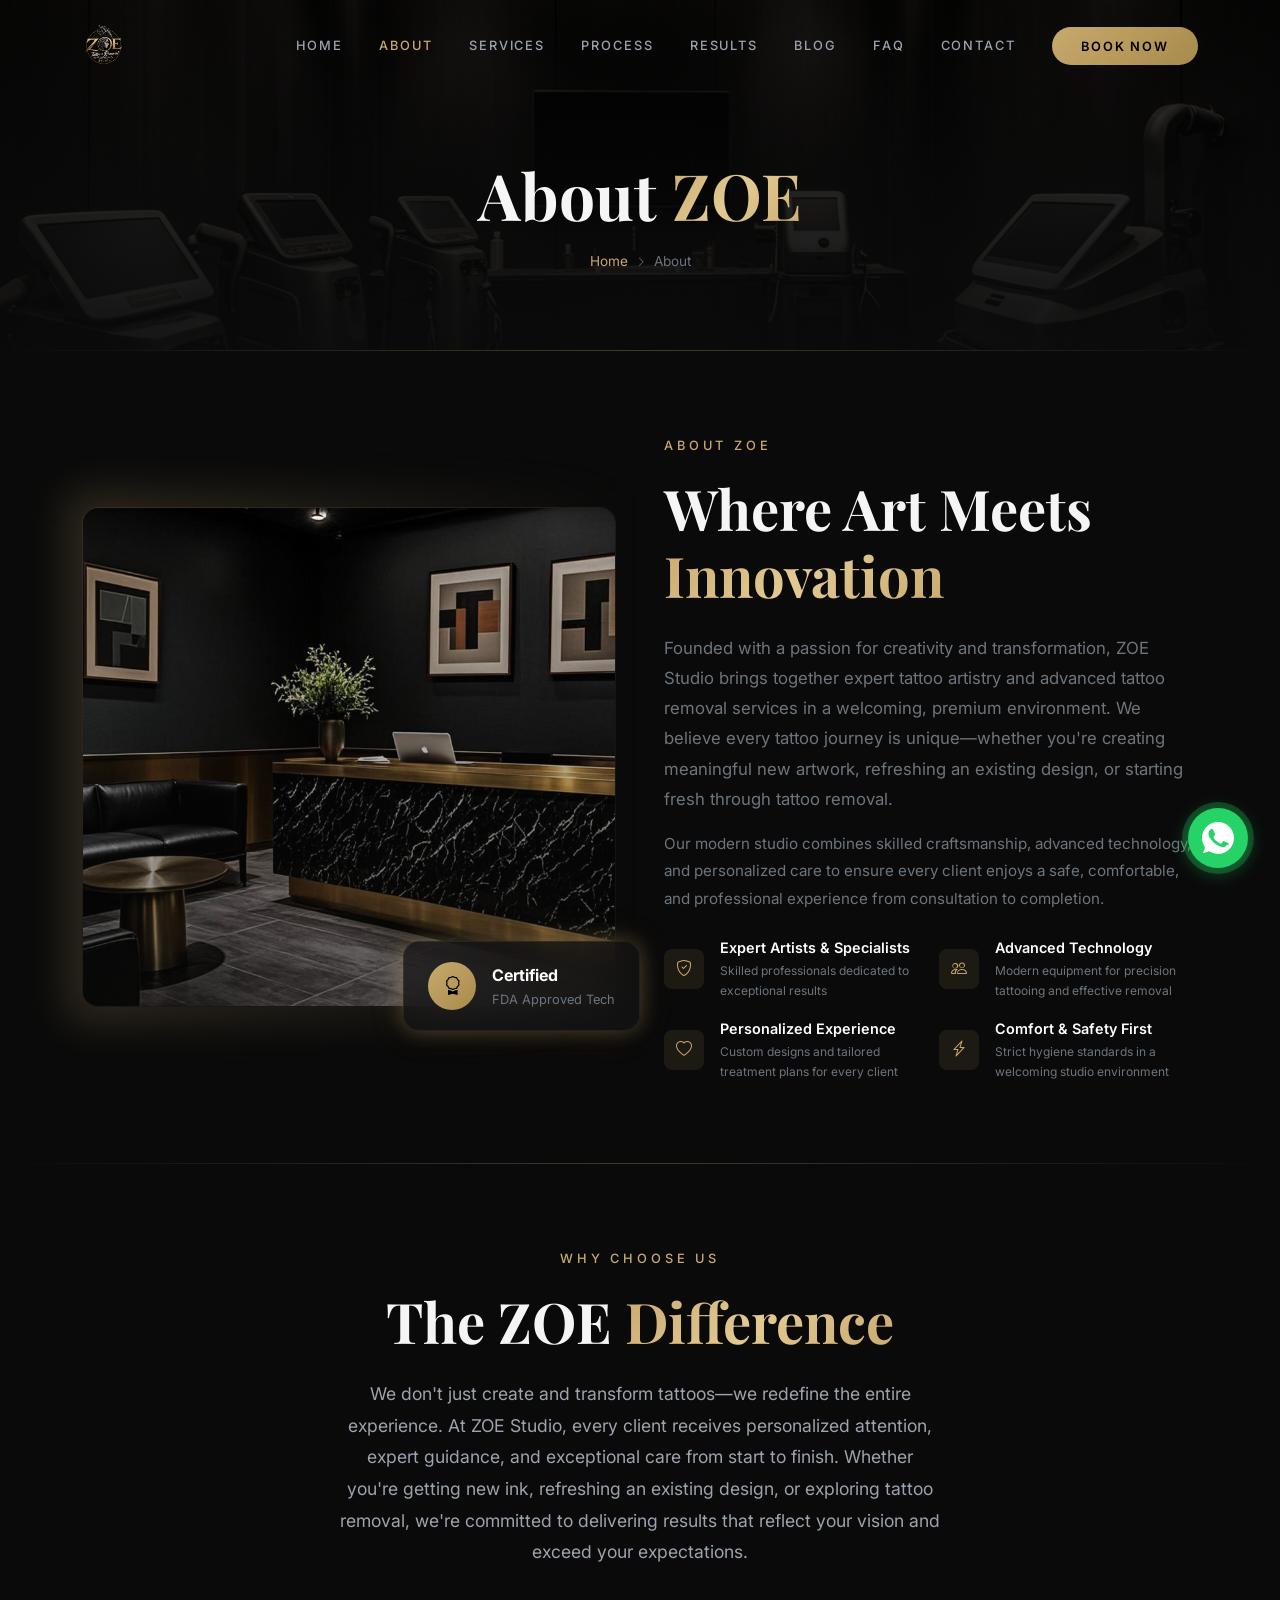
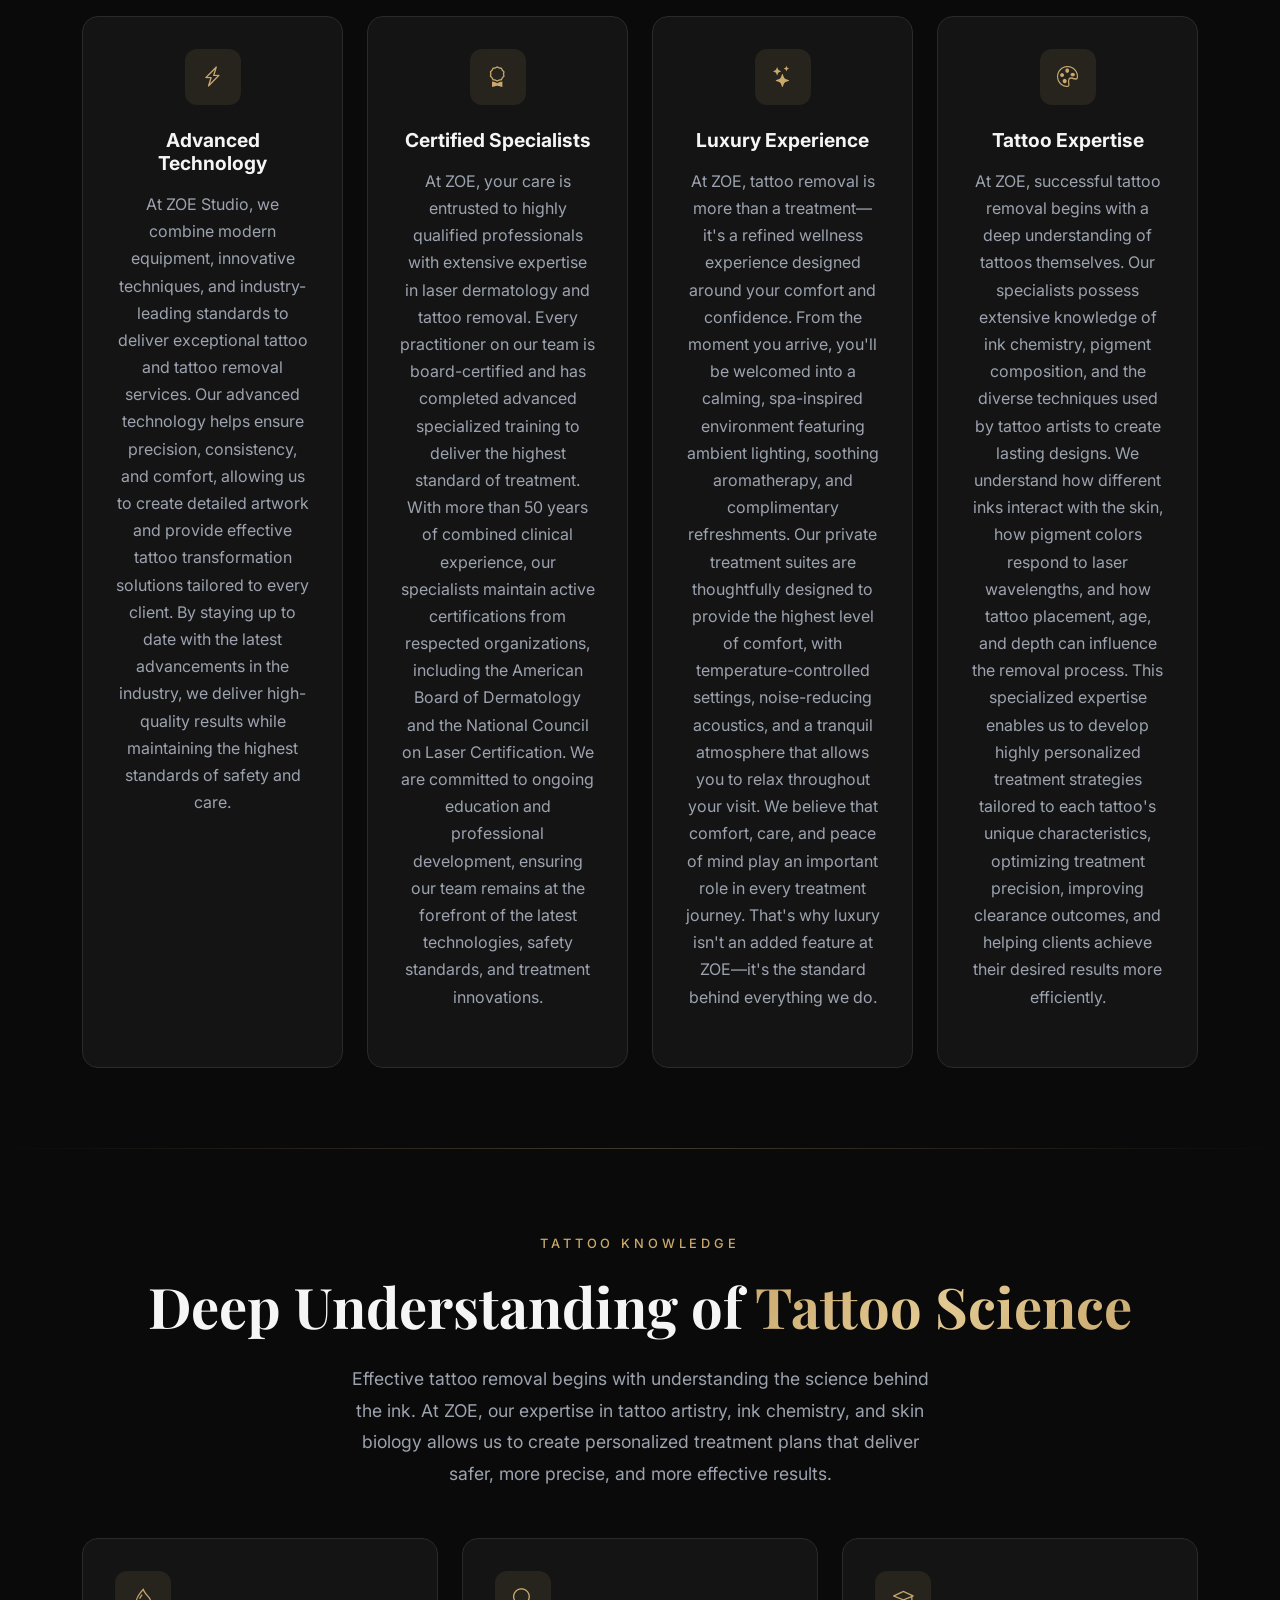
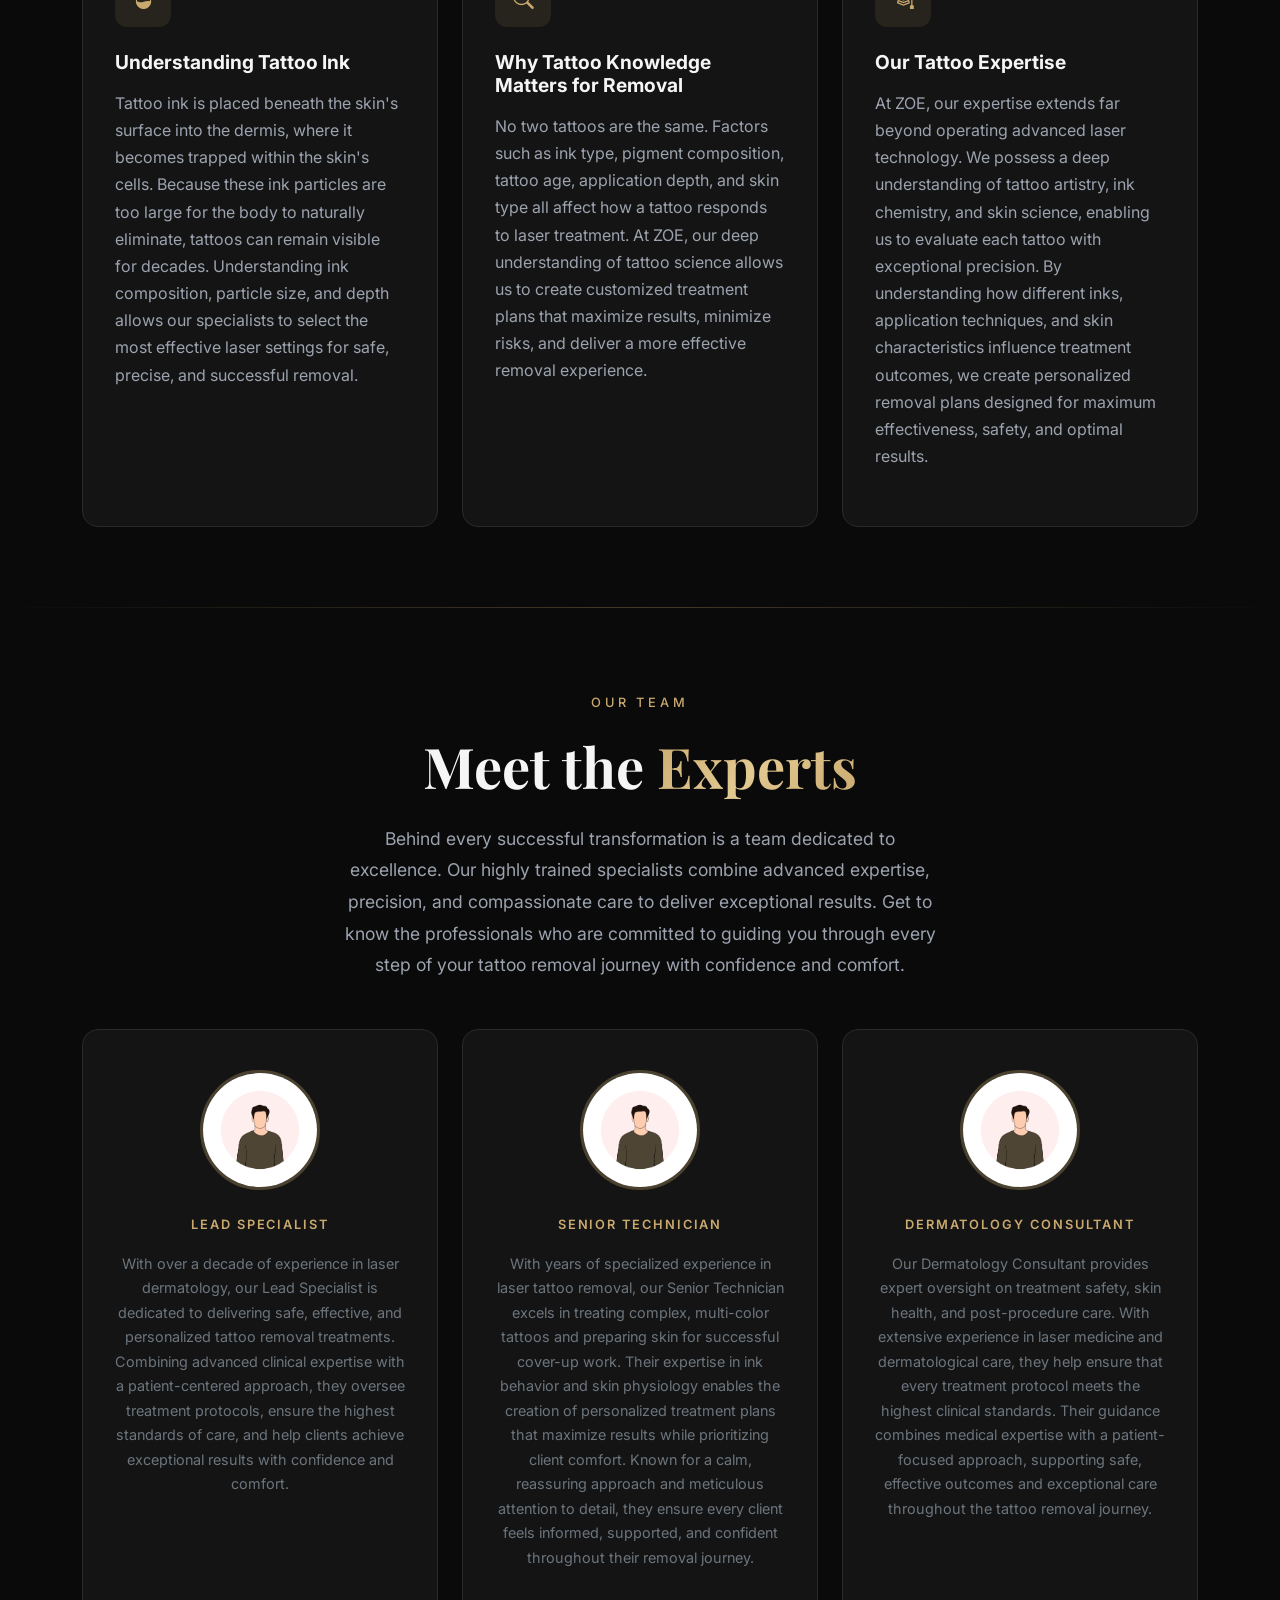
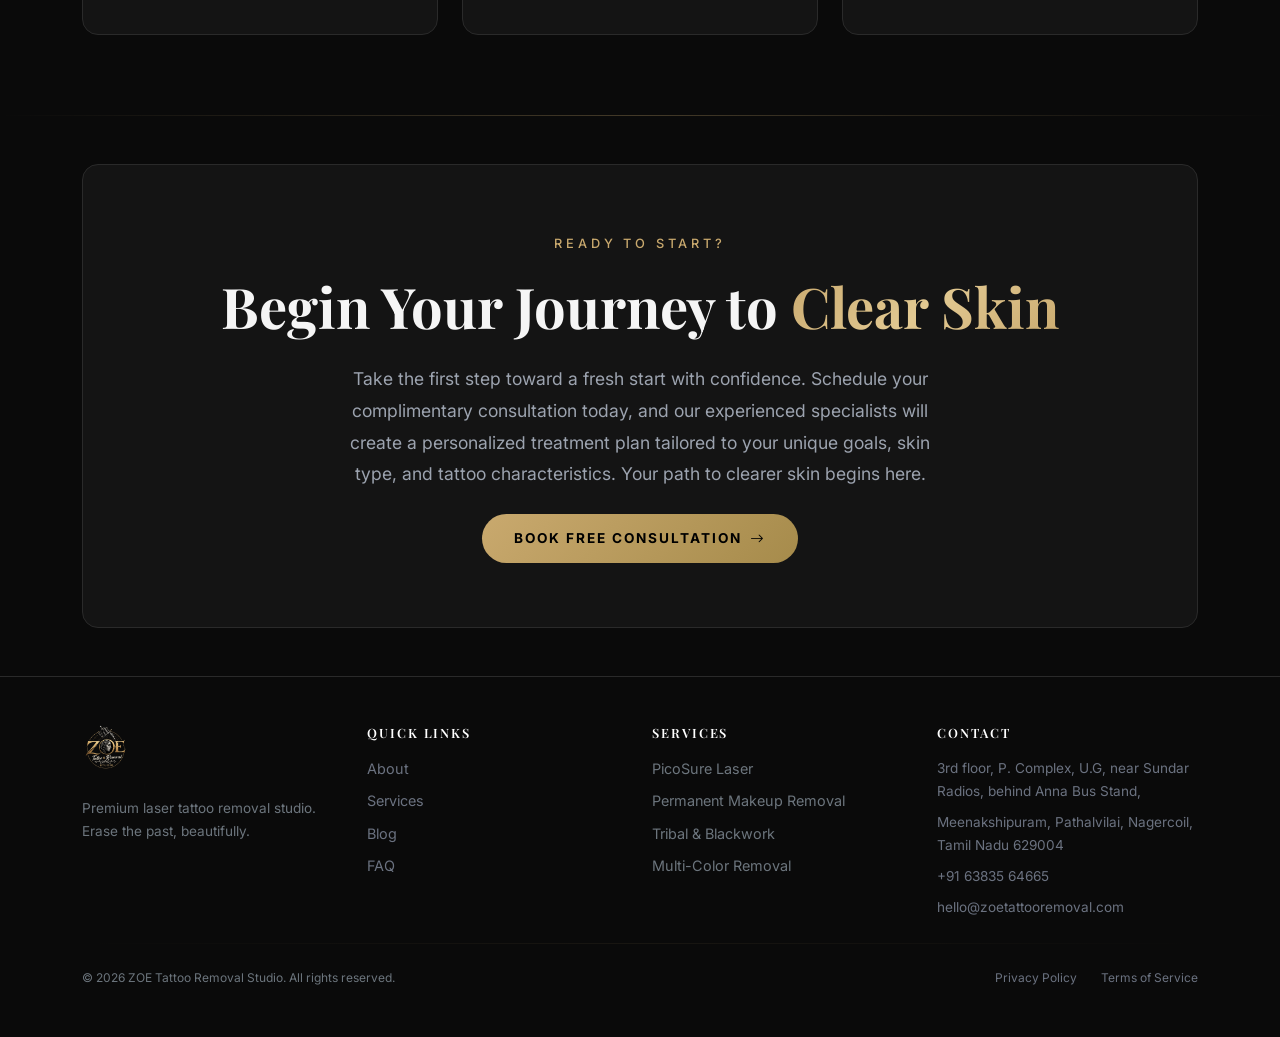
==== commit b8bc2251: "Updated ZOE website design and content" ====
--- a/about.html
+++ b/about.html
@@ -5,6 +5,9 @@
   <meta name="viewport" content="width=device-width, initial-scale=1.0">
   <title>About ZOE Tattoo Removal Studio | Our Story & Team</title>
   <meta name="description" content="Learn about ZOE Tattoo Removal Studio — where science meets elegance. Discover our story, our certified specialists, and why thousands trust us with their tattoo removal journey.">
+
+  <!-- Favicon -->
+  <link rel="icon" type="image/png" href="images/Zoe%20logo%20png.png">
 
   <!-- Google Fonts -->
   <link rel="preconnect" href="https://fonts.googleapis.com">
@@ -87,12 +90,12 @@
         <!-- Right: Content -->
         <div class="col-lg-6 fade-in-up">
           <span class="section-label">About ZOE</span>
-          <h2 class="section-title">Where Science Meets <span class="gold-gradient-text">Elegance</span></h2>
+          <h2 class="section-title">Where Art Meets <span class="gold-gradient-text">Innovation</span></h2>
           <p class="text-secondary mb-3" style="font-size:1.05rem; line-height:1.8;">
-            Founded with a vision to transform the tattoo removal experience, ZOE Tattoo Removal Studio combines medical-grade precision with the warmth and care of a luxury spa. We believe that removing a tattoo should be just as thoughtful and intentional as getting one — which is why every aspect of our studio has been designed to prioritize your comfort, safety, and confidence throughout the entire process.
+            Founded with a passion for creativity and transformation, ZOE Studio brings together expert tattoo artistry and advanced tattoo removal services in a welcoming, premium environment. We believe every tattoo journey is unique—whether you're creating meaningful new artwork, refreshing an existing design, or starting fresh through tattoo removal.
           </p>
           <p class="text-secondary mb-4" style="font-size:0.95rem; line-height:1.8;">
-            Our state-of-the-art facility is equipped with the latest FDA-approved laser technology, and every member of our team is a certified laser specialist with years of experience in dermatological treatments. From your very first consultation to your final session, we are committed to delivering results that exceed expectations — helping you move forward with clear skin and renewed confidence.
+            Our modern studio combines skilled craftsmanship, advanced technology, and personalized care to ensure every client enjoys a safe, comfortable, and professional experience from consultation to completion.
           </p>
 
           <!-- 2x2 Feature Grid -->
@@ -103,8 +106,8 @@
                   <i class="bi bi-shield-check"></i>
                 </div>
                 <div>
-                  <div class="text-white fw-semibold" style="font-size:0.9rem;">Safe & Certified</div>
-                  <div class="text-secondary" style="font-size:0.75rem;">FDA-approved technology</div>
+                  <div class="text-white fw-semibold" style="font-size:0.9rem;">Expert Artists & Specialists</div>
+                  <div class="text-secondary" style="font-size:0.75rem;">Skilled professionals dedicated to exceptional results</div>
                 </div>
               </div>
             </div>
@@ -114,8 +117,8 @@
                   <i class="bi bi-people"></i>
                 </div>
                 <div>
-                  <div class="text-white fw-semibold" style="font-size:0.9rem;">Expert Team</div>
-                  <div class="text-secondary" style="font-size:0.75rem;">Board-certified specialists</div>
+                  <div class="text-white fw-semibold" style="font-size:0.9rem;">Advanced Technology</div>
+                  <div class="text-secondary" style="font-size:0.75rem;">Modern equipment for precision tattooing and effective removal</div>
                 </div>
               </div>
             </div>
@@ -125,8 +128,8 @@
                   <i class="bi bi-heart"></i>
                 </div>
                 <div>
-                  <div class="text-white fw-semibold" style="font-size:0.9rem;">Comfort First</div>
-                  <div class="text-secondary" style="font-size:0.75rem;">Luxury spa experience</div>
+                  <div class="text-white fw-semibold" style="font-size:0.9rem;">Personalized Experience</div>
+                  <div class="text-secondary" style="font-size:0.75rem;">Custom designs and tailored treatment plans for every client</div>
                 </div>
               </div>
             </div>
@@ -136,8 +139,8 @@
                   <i class="bi bi-lightning-charge"></i>
                 </div>
                 <div>
-                  <div class="text-white fw-semibold" style="font-size:0.9rem;">Fast Results</div>
-                  <div class="text-secondary" style="font-size:0.75rem;">Fewer sessions needed</div>
+                  <div class="text-white fw-semibold" style="font-size:0.9rem;">Comfort & Safety First</div>
+                  <div class="text-secondary" style="font-size:0.75rem;">Strict hygiene standards in a welcoming studio environment</div>
                 </div>
               </div>
             </div>
@@ -154,7 +157,7 @@
       <div class="text-center mb-5 fade-in-up">
         <span class="section-label">Why Choose Us</span>
         <h2 class="section-title">The ZOE <span class="gold-gradient-text">Difference</span></h2>
-        <p class="section-subtitle">We don't just remove tattoos — we redefine the entire experience. Here's what sets ZOE apart from every other studio in the industry.</p>
+        <p class="section-subtitle">We don't just create and transform tattoos—we redefine the entire experience. At ZOE Studio, every client receives personalized attention, expert guidance, and exceptional care from start to finish. Whether you're getting new ink, refreshing an existing design, or exploring tattoo removal, we're committed to delivering results that reflect your vision and exceed your expectations.</p>
       </div>
       <div class="row g-4">
         <!-- Card 1: Advanced Technology -->
@@ -164,7 +167,7 @@
               <i class="bi bi-lightning-charge" style="font-size:1.3rem;"></i>
             </div>
             <h3>Advanced Technology</h3>
-            <p>Our studio is powered by the PicoSure laser system — the world's first and only picosecond aesthetic laser platform cleared by the FDA for tattoo removal. Combined with our dual-wavelength approach that integrates both picosecond and nanosecond laser technologies, we can effectively target and shatter even the most stubborn ink particles across the full spectrum of colors. This means faster ink clearance, fewer total sessions, and significantly reduced risk of scarring or skin damage compared to traditional Q-switched lasers alone.</p>
+            <p>At ZOE Studio, we combine modern equipment, innovative techniques, and industry-leading standards to deliver exceptional tattoo and tattoo removal services. Our advanced technology helps ensure precision, consistency, and comfort, allowing us to create detailed artwork and provide effective tattoo transformation solutions tailored to every client. By staying up to date with the latest advancements in the industry, we deliver high-quality results while maintaining the highest standards of safety and care.</p>
           </div>
         </div>
         <!-- Card 2: Certified Specialists -->
@@ -174,7 +177,7 @@
               <i class="bi bi-award" style="font-size:1.3rem;"></i>
             </div>
             <h3>Certified Specialists</h3>
-            <p>Every practitioner on the ZOE team is board-certified and has undergone rigorous specialized training in laser dermatology and tattoo removal. Our specialists collectively hold over 50 years of combined clinical experience and maintain active certifications from the American Board of Dermatology and the National Council on Laser Certification. We invest in continuous education so our team stays at the forefront of emerging techniques, safety protocols, and patient care best practices — ensuring you are always in the most capable hands.</p>
+            <p>At ZOE, your care is entrusted to highly qualified professionals with extensive expertise in laser dermatology and tattoo removal. Every practitioner on our team is board-certified and has completed advanced specialized training to deliver the highest standard of treatment. With more than 50 years of combined clinical experience, our specialists maintain active certifications from respected organizations, including the American Board of Dermatology and the National Council on Laser Certification. We are committed to ongoing education and professional development, ensuring our team remains at the forefront of the latest technologies, safety standards, and treatment innovations.</p>
           </div>
         </div>
         <!-- Card 3: Luxury Experience -->
@@ -184,7 +187,7 @@
               <i class="bi bi-stars" style="font-size:1.3rem;"></i>
             </div>
             <h3>Luxury Experience</h3>
-            <p>At ZOE, tattoo removal is not a clinical chore — it's a premium wellness experience. From the moment you step through our doors, you'll be greeted by a serene, spa-like atmosphere complete with ambient lighting, aromatherapy, and complimentary refreshments. Each private treatment suite is designed for your total comfort, featuring temperature-controlled environments and noise-dampening acoustics. We believe that feeling relaxed and cared for is essential to achieving the best outcomes, which is why luxury isn't an upgrade at ZOE — it's our standard.</p>
+            <p>At ZOE, tattoo removal is more than a treatment—it's a refined wellness experience designed around your comfort and confidence. From the moment you arrive, you'll be welcomed into a calming, spa-inspired environment featuring ambient lighting, soothing aromatherapy, and complimentary refreshments. Our private treatment suites are thoughtfully designed to provide the highest level of comfort, with temperature-controlled settings, noise-reducing acoustics, and a tranquil atmosphere that allows you to relax throughout your visit. We believe that comfort, care, and peace of mind play an important role in every treatment journey. That's why luxury isn't an added feature at ZOE—it's the standard behind everything we do.</p>
           </div>
         </div>
         <!-- Card 4: Tattoo Expertise -->
@@ -194,7 +197,7 @@
               <i class="bi bi-palette" style="font-size:1.3rem;"></i>
             </div>
             <h3>Tattoo Expertise</h3>
-            <p>Our team doesn't just operate lasers — we deeply understand the art and science of tattoos themselves. From studying ink chemistry and pigment composition to analyzing how different tattooing techniques deposit ink at varying depths, our specialists bring a level of tattoo knowledge that most removal clinics simply don't possess. This expertise allows us to anticipate how each tattoo will respond to treatment, resulting in more precise targeting and superior clearance outcomes for every client.</p>
+            <p>At ZOE, successful tattoo removal begins with a deep understanding of tattoos themselves. Our specialists possess extensive knowledge of ink chemistry, pigment composition, and the diverse techniques used by tattoo artists to create lasting designs. We understand how different inks interact with the skin, how pigment colors respond to laser wavelengths, and how tattoo placement, age, and depth can influence the removal process. This specialized expertise enables us to develop highly personalized treatment strategies tailored to each tattoo's unique characteristics, optimizing treatment precision, improving clearance outcomes, and helping clients achieve their desired results more efficiently.</p>
           </div>
         </div>
       </div>
@@ -208,7 +211,7 @@
       <div class="text-center mb-5 fade-in-up">
         <span class="section-label">Tattoo Knowledge</span>
         <h2 class="section-title">Deep Understanding of <span class="gold-gradient-text">Tattoo Science</span></h2>
-        <p class="section-subtitle">Effective tattoo removal begins with truly understanding how tattoos work. At ZOE, our deep expertise in tattoo art, ink chemistry, and skin science sets us apart — and it's the foundation of every successful removal we perform.</p>
+        <p class="section-subtitle">Effective tattoo removal begins with understanding the science behind the ink. At ZOE, our expertise in tattoo artistry, ink chemistry, and skin biology allows us to create personalized treatment plans that deliver safer, more precise, and more effective results.</p>
       </div>
       <div class="row g-4">
         <!-- Card 1: Understanding Tattoo Ink -->
@@ -218,7 +221,7 @@
               <i class="bi bi-droplet-half" style="font-size:1.3rem;"></i>
             </div>
             <h3>Understanding Tattoo Ink</h3>
-            <p>When a tattoo is applied, ink is deposited through the epidermis — the outermost layer of skin — and into the dermis beneath. The epidermis continually sheds and renews itself, which is why ink must reach the dermis to become permanent. In the dermis, the ink particles become trapped within fibroblasts and macrophages, the skin's immune cells that attempt to absorb and remove the foreign material. However, most ink particles are too large for the body's natural processes to eliminate, which is precisely why tattoos remain visible for decades. The size of these particles varies dramatically depending on the type of ink used, the tattoo artist's technique, and the depth of application — professional tattoos typically feature smaller, more evenly distributed particles, while amateur tattoos often contain larger, more irregularly shaped ink clusters. Understanding these distinctions is critical because particle size directly determines which laser wavelength and pulse duration will be most effective for removal.</p>
+            <p>Tattoo ink is placed beneath the skin's surface into the dermis, where it becomes trapped within the skin's cells. Because these ink particles are too large for the body to naturally eliminate, tattoos can remain visible for decades. Understanding ink composition, particle size, and depth allows our specialists to select the most effective laser settings for safe, precise, and successful removal.</p>
           </div>
         </div>
         <!-- Card 2: Why Tattoo Knowledge Matters for Removal -->
@@ -228,7 +231,7 @@
               <i class="bi bi-search" style="font-size:1.3rem;"></i>
             </div>
             <h3>Why Tattoo Knowledge Matters for Removal</h3>
-            <p>Many tattoo removal clinics approach every tattoo the same way — set the laser, fire, and repeat. But this one-size-fits-all approach ignores the complex reality that every tattoo is fundamentally different. A dense, heavily saturated tribal piece with carbon-based black ink requires an entirely different treatment strategy than a delicate watercolor tattoo with organic pastel pigments. The depth at which ink was deposited, the age of the tattoo, the specific chemical composition of the pigments, and even the skin type of the client all dramatically influence how the ink will respond to laser energy. Without a thorough understanding of tattoo composition, a practitioner may select incorrect wavelengths, use suboptimal fluence settings, or underestimate the number of sessions required — leading to incomplete removal, unnecessary skin damage, or frustrating results. At ZOE, our tattoo literacy means we can assess each piece with an expert eye and develop a removal protocol that is as precise and individualized as the tattoo itself.</p>
+            <p>No two tattoos are the same. Factors such as ink type, pigment composition, tattoo age, application depth, and skin type all affect how a tattoo responds to laser treatment. At ZOE, our deep understanding of tattoo science allows us to create customized treatment plans that maximize results, minimize risks, and deliver a more effective removal experience.</p>
           </div>
         </div>
         <!-- Card 3: Our Tattoo Expertise -->
@@ -238,7 +241,7 @@
               <i class="bi bi-mortarboard" style="font-size:1.3rem;"></i>
             </div>
             <h3>Our Tattoo Expertise</h3>
-            <p>At ZOE, our commitment to tattoo knowledge goes far beyond standard laser certification. Our team has spent years immersing themselves in the world of tattoo art — studying the techniques used by different tattooing traditions, from traditional hand-tapped methods to modern rotary and coil machine artistry. We've partnered with professional tattoo artists to understand how needle groupings, stroke depth, and ink saturation levels affect ink placement in the skin. Our specialists have also pursued advanced education in ink chemistry, learning how different pigment compounds — from iron oxides and titanium dioxide to azo dyes and acrylate polymers — interact with specific laser wavelengths. Combined with our deep knowledge of skin science, including how melanin density, collagen structure, and vascular health influence treatment outcomes, this comprehensive expertise allows us to approach every removal with a level of precision and confidence that simply cannot be matched by clinics focused solely on operating equipment.</p>
+            <p>At ZOE, our expertise extends far beyond operating advanced laser technology. We possess a deep understanding of tattoo artistry, ink chemistry, and skin science, enabling us to evaluate each tattoo with exceptional precision. By understanding how different inks, application techniques, and skin characteristics influence treatment outcomes, we create personalized removal plans designed for maximum effectiveness, safety, and optimal results.</p>
           </div>
         </div>
       </div>
@@ -252,7 +255,7 @@
       <div class="text-center mb-5 fade-in-up">
         <span class="section-label">Our Team</span>
         <h2 class="section-title">Meet the <span class="gold-gradient-text">Experts</span></h2>
-        <p class="section-subtitle">Our team of highly trained professionals brings passion, precision, and empathy to every treatment. Get to know the people behind your transformation.</p>
+        <p class="section-subtitle">Behind every successful transformation is a team dedicated to excellence. Our highly trained specialists combine advanced expertise, precision, and compassionate care to deliver exceptional results. Get to know the professionals who are committed to guiding you through every step of your tattoo removal journey with confidence and comfort.</p>
       </div>
       <div class="row g-4 justify-content-center">
         <!-- Team Member 1 -->
@@ -263,10 +266,10 @@
             </div>
             <h3 style="font-size:1.15rem; margin-bottom:0.3rem;"></h3>
             <p class="text-gold mb-3" style="font-size:0.8rem; letter-spacing:0.15em; text-transform:uppercase; font-weight:600;">Lead Specialist</p>
-            <p class="text-secondary" style="font-size:0.9rem; line-height:1.7;">With over 12 years of experience in laser dermatology, Dr. Mitchell leads our clinical team with an unwavering commitment to patient safety and exceptional results. She pioneered our dual-wavelength treatment protocol and has personally overseen more than 5,000 successful tattoo removal procedures. Her gentle bedside manner and meticulous approach make her one of the most sought-after specialists in the field.</p>
+            <p class="text-secondary" style="font-size:0.9rem; line-height:1.7;">With over a decade of experience in laser dermatology, our Lead Specialist is dedicated to delivering safe, effective, and personalized tattoo removal treatments. Combining advanced clinical expertise with a patient-centered approach, they oversee treatment protocols, ensure the highest standards of care, and help clients achieve exceptional results with confidence and comfort.</p>
             <div class="d-flex justify-content-center gap-2 mt-3">
-              <a href="#" style="color:var(--text-muted); font-size:1rem; transition:color 0.3s ease;" onmouseover="this.style.color='#C9A96E'" onmouseout="this.style.color='var(--text-muted)'"><i class="bi bi-linkedin"></i></a>
-              <a href="#" style="color:var(--text-muted); font-size:1rem; transition:color 0.3s ease;" onmouseover="this.style.color='#C9A96E'" onmouseout="this.style.color='var(--text-muted)'"><i class="bi bi-envelope"></i></a>
+              <a href="#" style="color:var(--text-muted); font-size:1rem; transition:color 0.3s ease;" onmouseover="this.style.color='#C9A96E'" onmouseout="this.style.color='var(--text-muted)'"></a>
+              <a href="#" style="color:var(--text-muted); font-size:1rem; transition:color 0.3s ease;" onmouseover="this.style.color='#C9A96E'" onmouseout="this.style.color='var(--text-muted)'"></a>
             </div>
           </div>
         </div>
@@ -278,10 +281,10 @@
             </div>
             <h3 style="font-size:1.15rem; margin-bottom:0.3rem;"></h3>
             <p class="text-gold mb-3" style="font-size:0.8rem; letter-spacing:0.15em; text-transform:uppercase; font-weight:600;">Senior Technician</p>
-            <p class="text-secondary" style="font-size:0.9rem; line-height:1.7;"> brings a decade of hands-on expertise to the ZOE team, specializing in complex multi-color tattoo removal and cover-up preparation. His deep understanding of ink composition and skin physiology allows him to craft highly personalized treatment plans that optimize results while minimizing discomfort. Known for his calm demeanor and precise technique, James ensures every client feels informed and at ease throughout their journey.</p>
+            <p class="text-secondary" style="font-size:0.9rem; line-height:1.7;">With years of specialized experience in laser tattoo removal, our Senior Technician excels in treating complex, multi-color tattoos and preparing skin for successful cover-up work. Their expertise in ink behavior and skin physiology enables the creation of personalized treatment plans that maximize results while prioritizing client comfort. Known for a calm, reassuring approach and meticulous attention to detail, they ensure every client feels informed, supported, and confident throughout their removal journey.</p>
             <div class="d-flex justify-content-center gap-2 mt-3">
-              <a href="#" style="color:var(--text-muted); font-size:1rem; transition:color 0.3s ease;" onmouseover="this.style.color='#C9A96E'" onmouseout="this.style.color='var(--text-muted)'"><i class="bi bi-linkedin"></i></a>
-              <a href="#" style="color:var(--text-muted); font-size:1rem; transition:color 0.3s ease;" onmouseover="this.style.color='#C9A96E'" onmouseout="this.style.color='var(--text-muted)'"><i class="bi bi-envelope"></i></a>
+              <a href="#" style="color:var(--text-muted); font-size:1rem; transition:color 0.3s ease;" onmouseover="this.style.color='#C9A96E'" onmouseout="this.style.color='var(--text-muted)'"></a>
+              <a href="#" style="color:var(--text-muted); font-size:1rem; transition:color 0.3s ease;" onmouseover="this.style.color='#C9A96E'" onmouseout="this.style.color='var(--text-muted)'"></a>
             </div>
           </div>
         </div>
@@ -293,10 +296,10 @@
             </div>
             <h3 style="font-size:1.15rem; margin-bottom:0.3rem;"></h3>
             <p class="text-gold mb-3" style="font-size:0.8rem; letter-spacing:0.15em; text-transform:uppercase; font-weight:600;">Dermatology Consultant</p>
-            <p class="text-secondary" style="font-size:0.9rem; line-height:1.7;">Board-certified dermatologist Dr. Chen serves as our clinical consultant, providing expert guidance on treatment safety, skin health, and post-procedure care. With a distinguished career spanning 15 years and numerous published research papers in laser medicine, she ensures that every protocol at ZOE meets the highest medical standards. Her collaborative approach bridges the gap between aesthetic goals and clinical best practices for optimal patient outcomes.</p>
+            <p class="text-secondary" style="font-size:0.9rem; line-height:1.7;">Our Dermatology Consultant provides expert oversight on treatment safety, skin health, and post-procedure care. With extensive experience in laser medicine and dermatological care, they help ensure that every treatment protocol meets the highest clinical standards. Their guidance combines medical expertise with a patient-focused approach, supporting safe, effective outcomes and exceptional care throughout the tattoo removal journey.</p>
             <div class="d-flex justify-content-center gap-2 mt-3">
-              <a href="#" style="color:var(--text-muted); font-size:1rem; transition:color 0.3s ease;" onmouseover="this.style.color='#C9A96E'" onmouseout="this.style.color='var(--text-muted)'"><i class="bi bi-linkedin"></i></a>
-              <a href="#" style="color:var(--text-muted); font-size:1rem; transition:color 0.3s ease;" onmouseover="this.style.color='#C9A96E'" onmouseout="this.style.color='var(--text-muted)'"><i class="bi bi-envelope"></i></a>
+              <a href="#" style="color:var(--text-muted); font-size:1rem; transition:color 0.3s ease;" onmouseover="this.style.color='#C9A96E'" onmouseout="this.style.color='var(--text-muted)'"></a>
+              <a href="#" style="color:var(--text-muted); font-size:1rem; transition:color 0.3s ease;" onmouseover="this.style.color='#C9A96E'" onmouseout="this.style.color='var(--text-muted)'"></a>
             </div>
           </div>
         </div>
@@ -311,7 +314,7 @@
       <div class="text-center fade-in-up" style="background: var(--dark-card); border: 1px solid var(--dark-border); border-radius: 1rem; padding: 4rem 2rem;">
         <span class="section-label">Ready to Start?</span>
         <h2 class="section-title mt-3">Begin Your Journey to <span class="gold-gradient-text">Clear Skin</span></h2>
-        <p class="section-subtitle mx-auto mb-4">Book a free consultation today and let our experts create a personalized treatment plan just for you.</p>
+        <p class="section-subtitle mx-auto mb-4">Take the first step toward a fresh start with confidence. Schedule your complimentary consultation today, and our experienced specialists will create a personalized treatment plan tailored to your unique goals, skin type, and tattoo characteristics. Your path to clearer skin begins here.</p>
         <a href="contact.html" class="btn btn-gold">Book Free Consultation <i class="bi bi-arrow-right"></i></a>
       </div>
     </div>
--- a/css/style.css
+++ b/css/style.css
@@ -1,5 +1,5 @@
 /* ============================================
-   ZOE Tattoo Removal Studio — Custom Styles
+   ZOE Tattoo & Removal Studio — Custom Styles
    Dark Luxury Theme with Gold Accents
    ============================================ */
 
@@ -249,6 +249,7 @@
 .hero-section {
   position: relative;
   min-height: 100vh;
+  padding-top: 80px;
   display: flex;
   align-items: center;
   justify-content: center;
